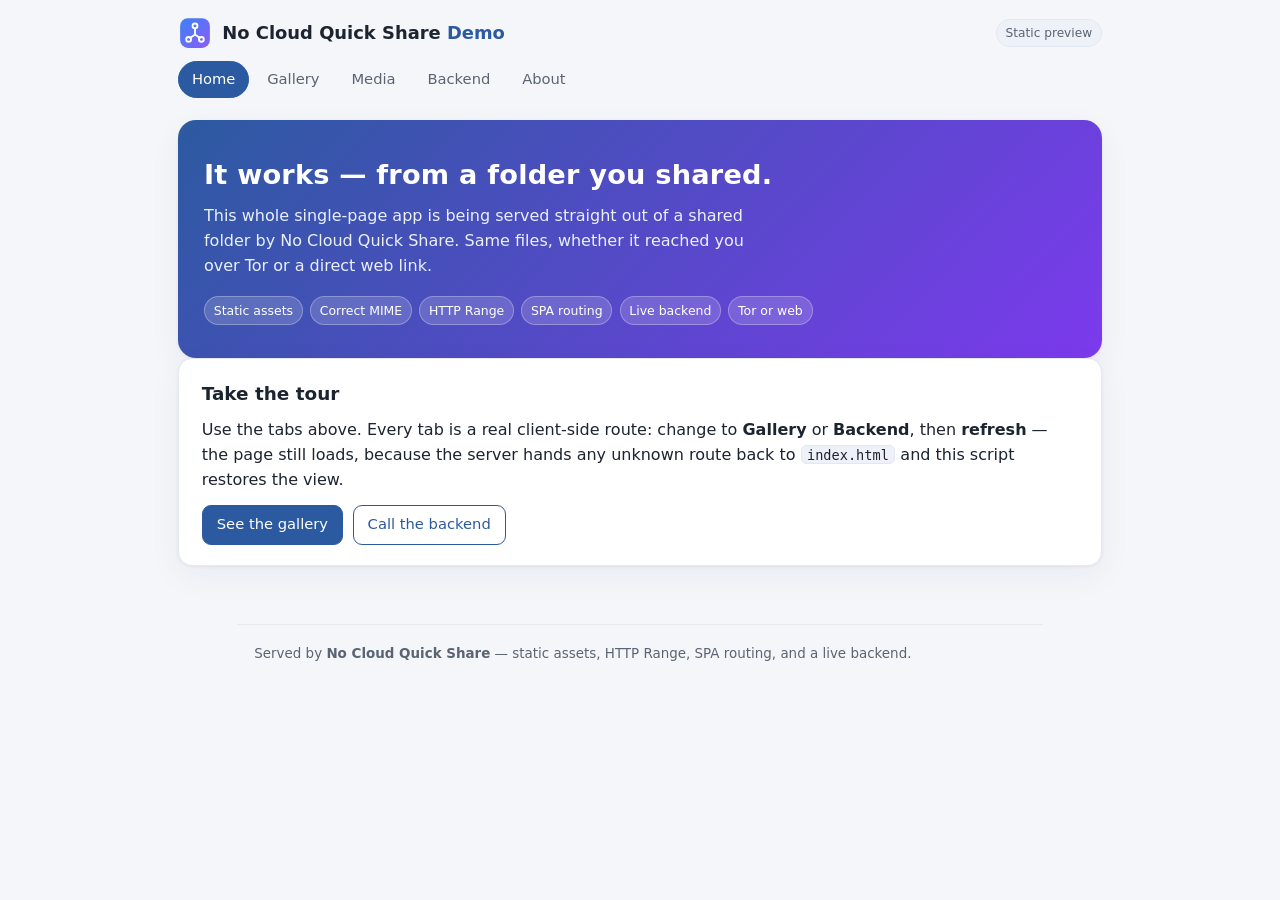
==== webapp/index.html @ 76fce9df "Add files via upload" ====
<!doctype html>
<html lang="en">
<head>
  <meta charset="utf-8">
  <meta name="viewport" content="width=device-width, initial-scale=1">
  <meta name="color-scheme" content="light dark">
  <meta name="theme-color" content="#3b82f6">
  <title>No Cloud Quick Share Web App Demo</title>
  <meta name="description" content="A single-page demo app served by No Cloud Quick Share over Tor or a direct web link.">
  <!-- All asset paths are RELATIVE, so the app works both at the root (over Tor) and
       under /<token>/ (over the direct web link) without any build step or <base>. -->
  <link rel="icon" href="assets/logo.svg">
  <link rel="manifest" href="site.webmanifest">
  <link rel="stylesheet" href="app.css">
</head>
<body>
  <header class="site">
    <a class="brand" data-route="" href="./">
      <img src="assets/logo.svg" width="34" height="34" alt="">
      <span>No Cloud Quick Share&nbsp;<b>Demo</b></span>
    </a>
    <span id="transport" class="badge" title="How this page reached your browser">detecting...</span>
  </header>
  <nav id="nav" class="nav" aria-label="Sections"></nav>
  <main id="view" class="view">
    <noscript><div class="card">This demo uses JavaScript for its client-side routing. The
      folder still serves as plain files without it.</div></noscript>
  </main>
  <footer class="site-ft">
    <span>Served by <b>No Cloud Quick Share</b> &mdash; static assets, HTTP Range, SPA routing, and a live backend.</span>
  </footer>
  <script src="app.js" defer></script>
</body>
</html>
---- webapp/app.css ----
/* No Cloud Quick Share Web App Demo - one self-contained stylesheet (no external fonts/assets,
   so it works offline, over Tor, and under a strict CSP). Light + dark via the
   prefers-color-scheme media query, driven by CSS custom properties. */
:root {
  --bg: #f4f6fa; --panel: #ffffff; --ink: #1c2430; --muted: #5b6472;
  --line: #e6e9f0; --accent: #2c5aa0; --accent2: #7c3aed;
  --chip: #eef2f8; --chip-line: #e2e8f2; --shadow: 0 1px 3px rgba(20,30,50,.06), 0 10px 34px rgba(20,30,50,.05);
  --code-bg: #0f172a; --code-ink: #e2e8f0; --ok: #15803d; --warn: #b45309;
}
@media (prefers-color-scheme: dark) {
  :root {
    --bg: #0e1116; --panel: #161a20; --ink: #dfe4ea; --muted: #99a2af;
    --line: #262c35; --accent: #7ea6e0; --accent2: #a78bfa;
    --chip: #20262f; --chip-line: #2b323c; --shadow: 0 1px 3px rgba(0,0,0,.3), 0 12px 38px rgba(0,0,0,.32);
    --code-bg: #0b0e13; --code-ink: #cdd6e4; --ok: #4ade80; --warn: #fbbf24;
  }
}
* { box-sizing: border-box; }
html { -webkit-text-size-adjust: 100%; }
body {
  margin: 0; font-family: system-ui, -apple-system, sans-serif; color: var(--ink);
  background: var(--bg); line-height: 1.55; -webkit-font-smoothing: antialiased;
}
a { color: var(--accent); text-decoration: none; }
a:hover { text-decoration: underline; }
b { font-weight: 650; }

/* header + nav */
.site {
  display: flex; align-items: center; gap: 1em; max-width: 60em; margin: 0 auto;
  padding: 1em 1.15em .4em;
}
.brand { display: flex; align-items: center; gap: .55em; color: inherit; font-size: 1.12em; font-weight: 600; }
.brand:hover { text-decoration: none; }
.brand b { color: var(--accent); font-weight: 700; }
.brand img { display: block; }
.badge {
  margin-left: auto; font-size: .76em; color: var(--muted); background: var(--chip);
  border: 1px solid var(--chip-line); padding: .28em .7em; border-radius: 999px; white-space: nowrap;
}
.badge.tor { color: #7c3aed; border-color: #c4b5fd; }
.badge.web { color: var(--accent); }
.nav {
  display: flex; flex-wrap: wrap; gap: .3em; max-width: 60em; margin: 0 auto;
  padding: .3em 1.15em 1em; position: sticky; top: 0; z-index: 5;
}
.nav a {
  font-size: .92em; color: var(--muted); padding: .4em .85em; border-radius: 999px;
  border: 1px solid transparent;
}
.nav a:hover { background: var(--chip); text-decoration: none; }
.nav a.on { color: #fff; background: var(--accent); border-color: var(--accent); }
@media (prefers-color-scheme: dark) { .nav a.on { color: #0e1116; } }

/* layout */
.view { max-width: 60em; margin: 0 auto; padding: .4em 1.15em 2.5em; }
.site-ft {
  max-width: 60em; margin: 0 auto; padding: 1.4em 1.3em 2.4em; color: var(--muted);
  font-size: .84em; border-top: 1px solid var(--line);
}
.card {
  background: var(--panel); border: 1px solid var(--line); border-radius: 14px;
  box-shadow: var(--shadow); padding: 1.3em 1.4em; margin: 0 0 1.1em;
}
.card h2 { margin: 0 0 .5em; font-size: 1.15em; }
.card p { margin: .5em 0; color: var(--ink); }
.muted { color: var(--muted); }

/* hero */
.hero {
  background: linear-gradient(135deg, var(--accent), var(--accent2)); color: #fff;
  border: 0; border-radius: 18px; padding: 2.1em 1.6em; box-shadow: var(--shadow);
}
.hero h1 { margin: 0 0 .3em; font-size: 1.7em; letter-spacing: .2px; }
.hero p { margin: .3em 0 0; color: #eaf0ff; max-width: 34em; }
.hero .pills { display: flex; flex-wrap: wrap; gap: .45em; margin-top: 1.1em; }
.hero .pill { font-size: .78em; background: rgba(255,255,255,.16); border: 1px solid rgba(255,255,255,.28);
  padding: .3em .7em; border-radius: 999px; }

/* buttons */
.btn {
  display: inline-flex; align-items: center; gap: .45em; cursor: pointer; font: inherit;
  font-size: .92em; color: #fff; background: var(--accent); border: 1px solid var(--accent);
  padding: .5em .95em; border-radius: 9px;
}
.btn:hover { filter: brightness(1.06); text-decoration: none; }
.btn.ghost { color: var(--accent); background: transparent; }

/* gallery */
.grid { display: grid; grid-template-columns: repeat(auto-fill, minmax(190px, 1fr)); gap: 1em; }
.tile {
  background: var(--panel); border: 1px solid var(--line); border-radius: 12px; overflow: hidden;
  box-shadow: var(--shadow);
}
.tile img { display: block; width: 100%; height: 130px; object-fit: cover; background: var(--chip); }
.tile .cap { padding: .55em .7em; }
.tile .cap b { display: block; font-size: .95em; }
.tile .cap span { font-size: .78em; color: var(--muted); }

/* media */
.media img { width: 100%; max-width: 100%; border-radius: 12px; border: 1px solid var(--line); display: block; }
audio { width: 100%; margin: .6em 0 .2em; }

/* feature list */
.feat { list-style: none; margin: .3em 0 0; padding: 0; display: grid; gap: .55em; }
.feat li { display: flex; gap: .6em; align-items: flex-start; }
.feat .dot { flex: 0 0 auto; width: 1.35em; height: 1.35em; border-radius: 50%; display: grid;
  place-items: center; font-size: .8em; color: #fff; background: var(--ok); margin-top: .05em; }
.feat .dot.q { background: var(--warn); }
.feat .k { font-weight: 600; }

/* code / json */
pre.code {
  background: var(--code-bg); color: var(--code-ink); border-radius: 11px; padding: 1em 1.1em;
  overflow-x: auto; font-family: ui-monospace, SFMono-Regular, Consolas, monospace; font-size: .84em;
  line-height: 1.5; margin: .6em 0 0;
}
kbd { background: var(--chip); border: 1px solid var(--chip-line); border-radius: 6px; padding: .05em .4em;
  font-family: ui-monospace, monospace; font-size: .85em; }
.row { display: flex; flex-wrap: wrap; gap: .6em; align-items: center; margin-top: .8em; }
.status { font-size: .88em; }
.status .ok { color: var(--ok); font-weight: 600; }
.status .no { color: var(--warn); font-weight: 600; }
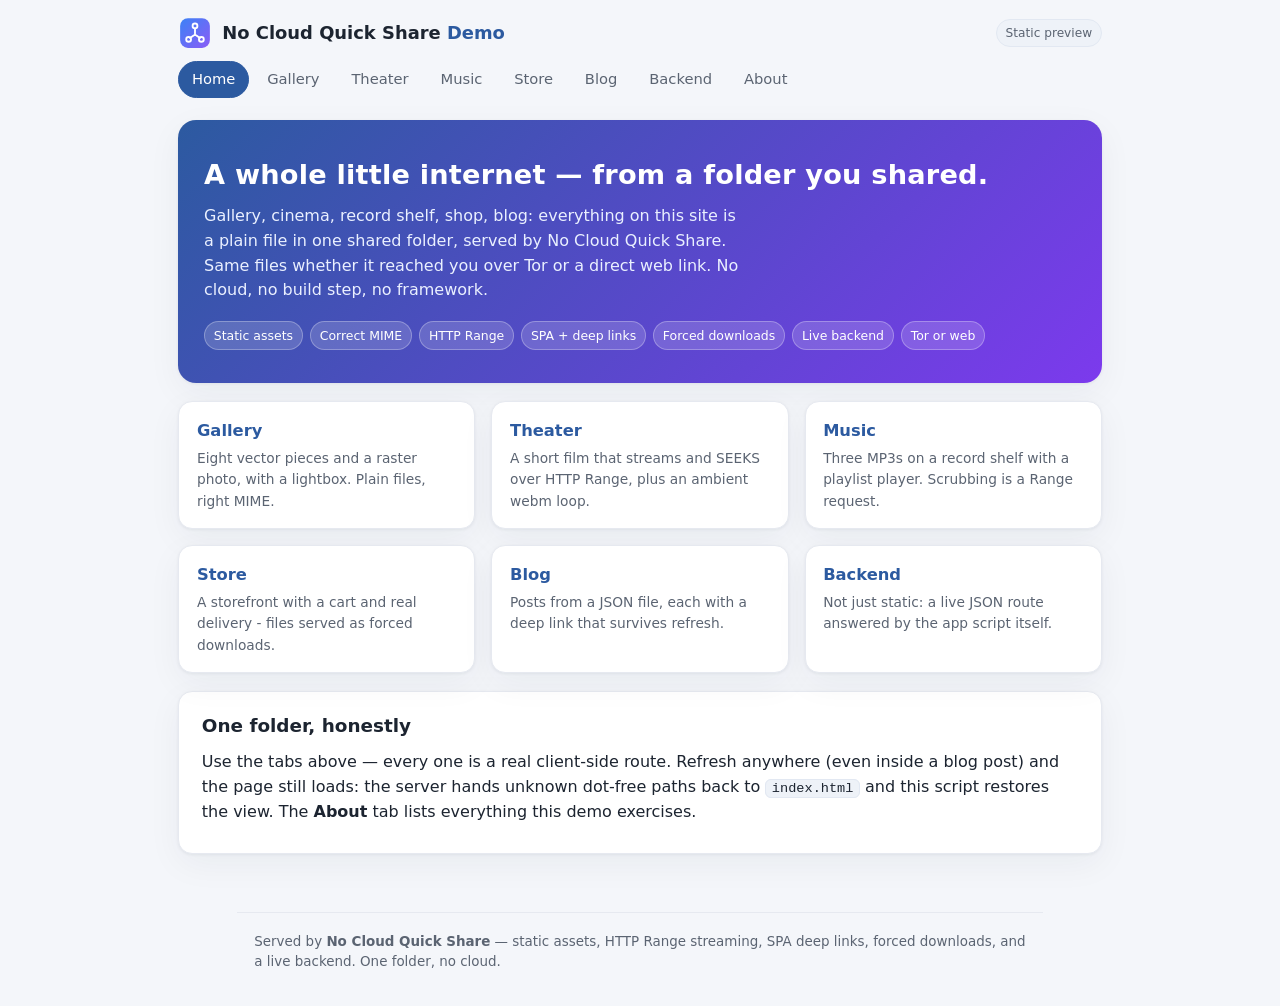
==== commit 5ca2b5b4: "Expand the webapp demo into a full self-hosting showcase Grow the bundled single-page demo from five" ====
--- a/webapp/index.html
+++ b/webapp/index.html
@@ -6,7 +6,7 @@
   <meta name="color-scheme" content="light dark">
   <meta name="theme-color" content="#3b82f6">
   <title>No Cloud Quick Share Web App Demo</title>
-  <meta name="description" content="A single-page demo app served by No Cloud Quick Share over Tor or a direct web link.">
+  <meta name="description" content="A gallery, cinema, record shelf, storefront, and blog - one single-page app served from a shared folder by No Cloud Quick Share over Tor or a direct web link.">
   <!-- All asset paths are RELATIVE, so the app works both at the root (over Tor) and
        under /<token>/ (over the direct web link) without any build step or <base>. -->
   <link rel="icon" href="assets/logo.svg">
@@ -27,7 +27,7 @@
       folder still serves as plain files without it.</div></noscript>
   </main>
   <footer class="site-ft">
-    <span>Served by <b>No Cloud Quick Share</b> &mdash; static assets, HTTP Range, SPA routing, and a live backend.</span>
+    <span>Served by <b>No Cloud Quick Share</b> &mdash; static assets, HTTP Range streaming, SPA deep links, forced downloads, and a live backend. One folder, no cloud.</span>
   </footer>
   <script src="app.js" defer></script>
 </body>
--- a/webapp/app.css
+++ b/webapp/app.css
@@ -97,9 +97,108 @@
 .tile .cap b { display: block; font-size: .95em; }
 .tile .cap span { font-size: .78em; color: var(--muted); }
 
-/* media */
-.media img { width: 100%; max-width: 100%; border-radius: 12px; border: 1px solid var(--line); display: block; }
+/* home destination cards */
+.spots { display: grid; grid-template-columns: repeat(auto-fill, minmax(230px, 1fr)); gap: 1em; margin: 1.1em 0; }
+.spot {
+  display: flex; flex-direction: column; gap: .3em; background: var(--panel); color: inherit;
+  border: 1px solid var(--line); border-radius: 14px; box-shadow: var(--shadow); padding: 1em 1.1em;
+  transition: transform .12s, border-color .12s;
+}
+.spot:hover { text-decoration: none; transform: translateY(-2px); border-color: var(--accent); }
+.spot b { color: var(--accent); font-size: 1.02em; }
+.spot span { font-size: .86em; color: var(--muted); }
+
+/* media (theater + music) */
+.media img, .media video { width: 100%; max-width: 100%; height: auto; border-radius: 12px; border: 1px solid var(--line); display: block; background: #000; }
 audio { width: 100%; margin: .6em 0 .2em; }
+.chapters { margin-top: .8em; }
+.chapters .btn { font-size: .84em; }
+
+/* music playlist */
+.tracks { list-style: none; margin: .8em 0 0; padding: 0; display: grid; gap: .4em; }
+.track {
+  display: flex; align-items: center; gap: .75em; padding: .55em .7em;
+  border: 1px solid var(--line); border-radius: 11px; background: var(--panel);
+}
+.track.on { border-color: var(--accent); background: var(--chip); }
+.tr-play {
+  flex: 0 0 auto; width: 2.1em; height: 2.1em; border-radius: 50%; cursor: pointer; font: inherit;
+  font-size: .9em; color: #fff; background: var(--accent); border: 1px solid var(--accent);
+  display: grid; place-items: center;
+}
+.tr-play:hover { filter: brightness(1.08); }
+.tr-name { flex: 1 1 auto; min-width: 0; display: flex; flex-direction: column; }
+.tr-name b { font-size: .95em; }
+.tr-name span { font-size: .78em; color: var(--muted); }
+.tr-len { flex: 0 0 auto; color: var(--muted); font-size: .84em; font-variant-numeric: tabular-nums; }
+.tr-links a { font-size: .84em; }
+
+/* gallery lightbox */
+.lightbox {
+  position: fixed; inset: 0; z-index: 50; background: rgba(8, 12, 24, .82);
+  display: grid; place-items: center; padding: 1.2em;
+}
+.lb-frame { position: relative; max-width: min(56em, 94vw); width: 100%; }
+.lb-frame img {
+  display: block; width: 100%; max-height: 76vh; object-fit: contain;
+  border-radius: 12px; background: var(--chip);
+}
+.lb-bar {
+  display: flex; flex-wrap: wrap; gap: .6em; align-items: center; justify-content: space-between;
+  color: #e6ebf5; font-size: .9em; padding: .6em .2em 0;
+}
+.lb-bar .lb-links { display: flex; gap: 1em; }
+.lb-bar a { color: #9ec2f0; }
+.lb-x, .lb-nav {
+  position: absolute; cursor: pointer; font: inherit; color: #fff; border: 0; border-radius: 50%;
+  background: rgba(8, 12, 24, .55); width: 2.2em; height: 2.2em; display: grid; place-items: center;
+}
+.lb-x { top: .5em; right: .5em; }
+.lb-nav { top: 50%; transform: translateY(-50%); font-size: 1.3em; }
+.lb-prev { left: .4em; }
+.lb-next { right: .4em; }
+.lb-x:hover, .lb-nav:hover { background: rgba(8, 12, 24, .8); }
+.tile[data-lightbox] { cursor: zoom-in; }
+.tile[data-lightbox]:focus-visible { outline: 2px solid var(--accent); outline-offset: 2px; }
+
+/* store */
+.cartbar {
+  display: flex; flex-wrap: wrap; gap: .7em; align-items: center; margin: .9em 0 1em;
+  padding: .6em .8em; border: 1px dashed var(--chip-line); border-radius: 11px; font-size: .92em;
+}
+.shopgrid { grid-template-columns: repeat(auto-fill, minmax(215px, 1fr)); }
+.prod .cap { display: flex; flex-direction: column; gap: .45em; padding: .65em .75em .8em; }
+.prod .cap span { font-size: .8em; color: var(--muted); }
+.prodmeta { display: flex; align-items: center; justify-content: space-between; gap: .5em; }
+.prodmeta .chip {
+  font-size: .72em; color: var(--muted); background: var(--chip); border: 1px solid var(--chip-line);
+  padding: .16em .55em; border-radius: 999px; white-space: nowrap;
+}
+.prodmeta .price { font-weight: 700; color: var(--accent); font-size: .95em; }
+.prod .btn { justify-content: center; }
+ul.order { list-style: none; margin: .8em 0; padding: 0; display: grid; gap: .5em; }
+ul.order li {
+  display: flex; align-items: center; gap: .8em; justify-content: space-between;
+  border: 1px solid var(--line); border-radius: 11px; padding: .6em .8em;
+}
+ul.order .oi { min-width: 0; }
+
+/* blog */
+.postcard {
+  display: flex; flex-direction: column; gap: .25em; color: inherit; padding: .85em .95em;
+  border: 1px solid var(--line); border-radius: 12px; margin-top: .7em; background: var(--panel);
+  transition: border-color .12s;
+}
+.postcard:hover { text-decoration: none; border-color: var(--accent); }
+.postcard b { color: var(--accent); }
+.postcard span { font-size: .88em; }
+.postmeta { font-size: .8em; }
+.post h2 { margin: .2em 0 .1em; font-size: 1.3em; }
+.post h3 { margin: 1.1em 0 .3em; font-size: 1.05em; }
+.post p { margin: .55em 0; }
+.post-ul { margin: .5em 0; padding-left: 1.3em; }
+.post-ul li { margin: .3em 0; }
+.postnav { margin-top: 1.2em; }
 
 /* feature list */
 .feat { list-style: none; margin: .3em 0 0; padding: 0; display: grid; gap: .55em; }
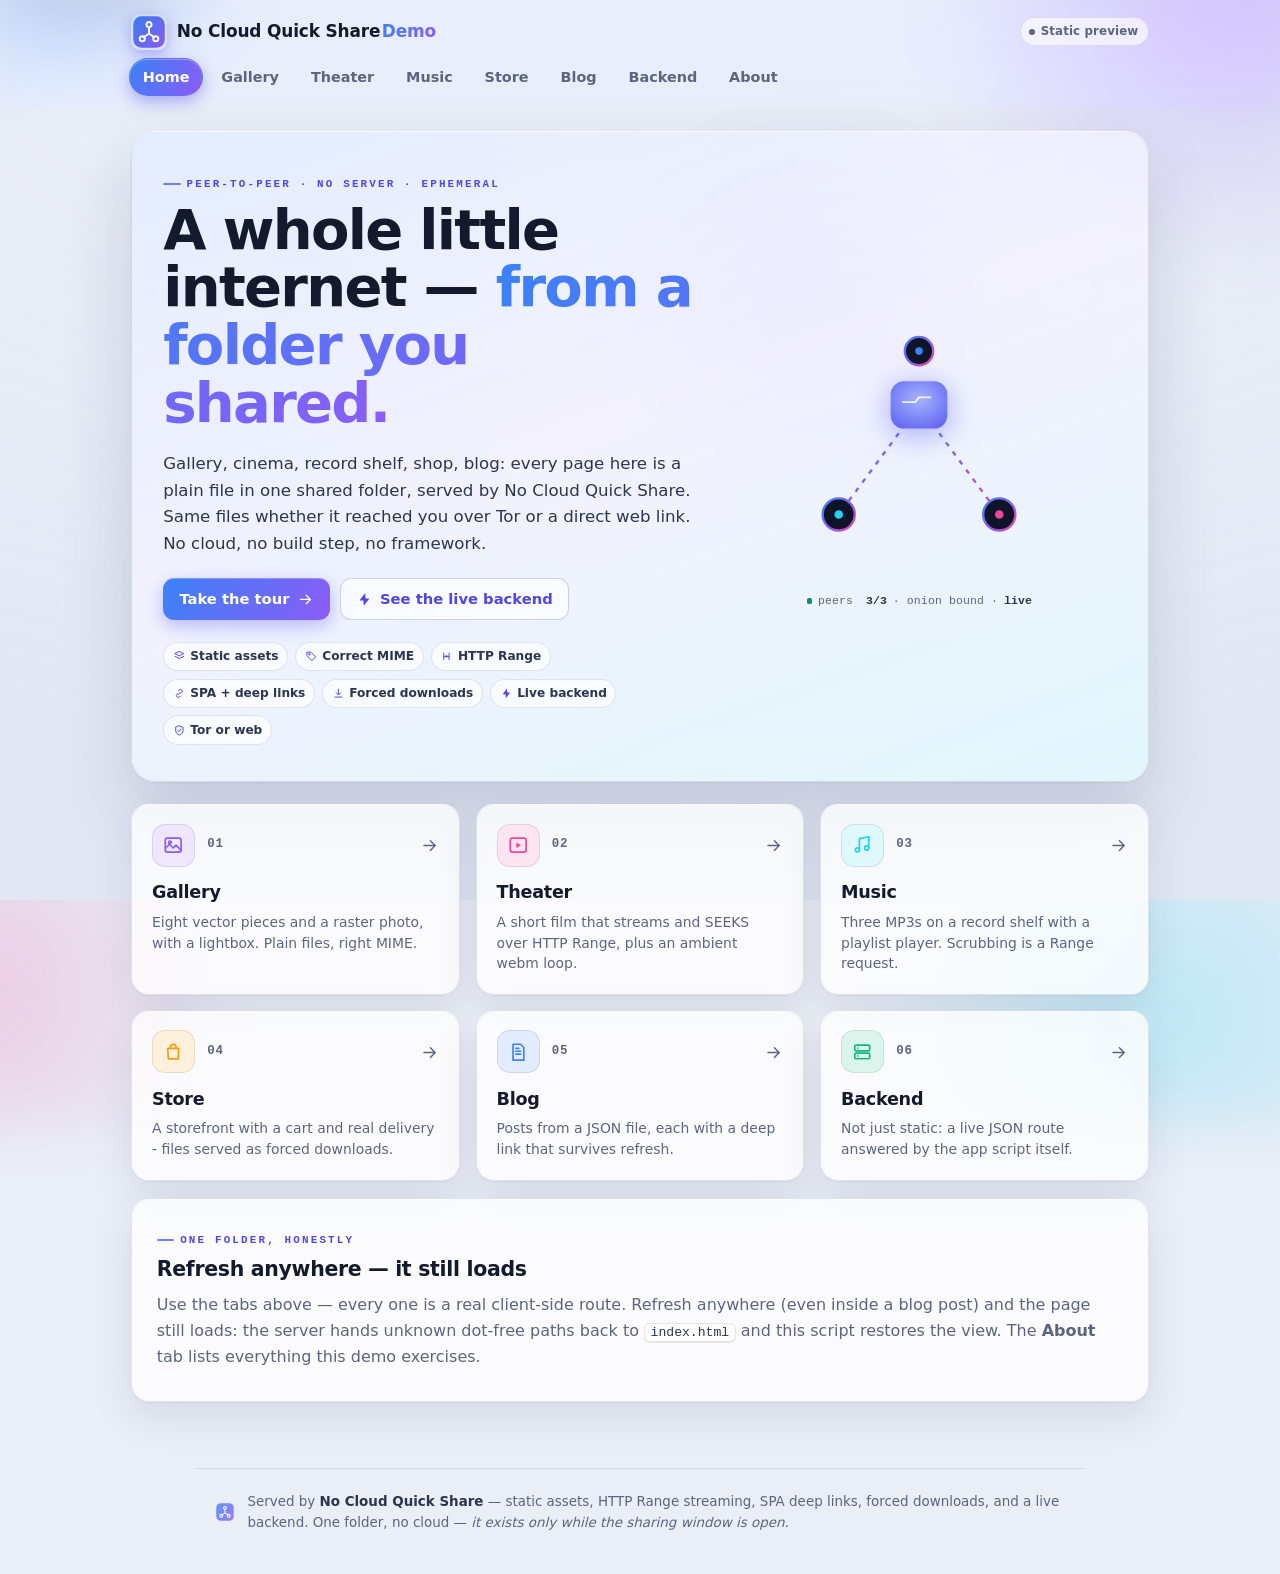
==== commit 8808c995: "webapp: modern "Aurora Vault" UI/UX redesign of the demo Reimagine the bundled web-app demo as a pre" ====
--- a/webapp/index.html
+++ b/webapp/index.html
@@ -4,30 +4,53 @@
   <meta charset="utf-8">
   <meta name="viewport" content="width=device-width, initial-scale=1">
   <meta name="color-scheme" content="light dark">
-  <meta name="theme-color" content="#3b82f6">
+  <meta name="theme-color" content="#3b82f6" media="(prefers-color-scheme: light)">
+  <meta name="theme-color" content="#0a0e1a" media="(prefers-color-scheme: dark)">
   <title>No Cloud Quick Share Web App Demo</title>
   <meta name="description" content="A gallery, cinema, record shelf, storefront, and blog - one single-page app served from a shared folder by No Cloud Quick Share over Tor or a direct web link.">
   <!-- All asset paths are RELATIVE, so the app works both at the root (over Tor) and
-       under /<token>/ (over the direct web link) without any build step or <base>. -->
+       under /<token>/ (over the direct web link) without any build step or <base>. Every
+       style lives in app.css and every behavior in app.js: no inline <style>, <script>,
+       style= attribute or data: URI, so the exact same folder runs unchanged under a
+       strict CSP (default-src 'self') and offline over a Tor .onion. -->
   <link rel="icon" href="assets/logo.svg">
   <link rel="manifest" href="site.webmanifest">
   <link rel="stylesheet" href="app.css">
 </head>
 <body>
-  <header class="site">
-    <a class="brand" data-route="" href="./">
-      <img src="assets/logo.svg" width="34" height="34" alt="">
-      <span>No Cloud Quick Share&nbsp;<b>Demo</b></span>
-    </a>
-    <span id="transport" class="badge" title="How this page reached your browser">detecting...</span>
-  </header>
-  <nav id="nav" class="nav" aria-label="Sections"></nav>
-  <main id="view" class="view">
-    <noscript><div class="card">This demo uses JavaScript for its client-side routing. The
-      folder still serves as plain files without it.</div></noscript>
+  <!-- Decorative, behind everything: a living blue->violet->cyan aurora field painted
+       purely with CSS radial gradients (no images), plus a faint mesh to kill banding.
+       It is the light source the frosted-glass UI is lit by; frozen under reduced-motion. -->
+  <div class="aurora" aria-hidden="true"></div>
+  <div class="mesh" aria-hidden="true"></div>
+
+  <a class="skip" href="#view">Skip to content</a>
+
+  <div class="chrome" id="chrome">
+    <header class="site">
+      <a class="brand" data-route="" href="./" aria-label="No Cloud Quick Share Demo - home">
+        <img src="assets/logo.svg" width="36" height="36" alt="">
+        <span class="brand-name">No&nbsp;Cloud Quick&nbsp;Share<b>&#8202;Demo</b></span>
+      </a>
+      <span id="transport" class="badge" title="How this page reached your browser">
+        <span class="dot"></span><span class="badge-txt">detecting&hellip;</span>
+      </span>
+    </header>
+    <nav id="nav" class="nav" aria-label="Sections"></nav>
+  </div>
+
+  <main id="view" class="view" tabindex="-1">
+    <noscript><div class="card"><p>This demo uses JavaScript for its client-side routing. The
+      folder still serves as plain files without it.</p></div></noscript>
   </main>
+
   <footer class="site-ft">
-    <span>Served by <b>No Cloud Quick Share</b> &mdash; static assets, HTTP Range streaming, SPA deep links, forced downloads, and a live backend. One folder, no cloud.</span>
+    <span class="ft-mark" aria-hidden="true">
+      <img src="assets/logo.svg" width="20" height="20" alt="">
+    </span>
+    <span>Served by <b>No Cloud Quick Share</b> &mdash; static assets, HTTP Range streaming, SPA
+      deep links, forced downloads, and a live backend. One folder, no cloud &mdash;
+      <i>it exists only while the sharing window is open.</i></span>
   </footer>
   <script src="app.js" defer></script>
 </body>
--- a/webapp/app.css
+++ b/webapp/app.css
@@ -1,222 +1,643 @@
-/* No Cloud Quick Share Web App Demo - one self-contained stylesheet (no external fonts/assets,
-   so it works offline, over Tor, and under a strict CSP). Light + dark via the
-   prefers-color-scheme media query, driven by CSS custom properties. */
+/* No Cloud Quick Share Web App Demo - one self-contained stylesheet.
+ *
+ * Design system: "Aurora Vault" - frosted glass surfaces floating above a living
+ * blue->violet->cyan aurora, disciplined with editorial structure (mono kicker
+ * eyebrows, rationed gradient, numbered cards, tabular figures) and lit by the
+ * brand's own logo gradient. Everything here is CSS-only: gradients, backdrop-filter,
+ * @keyframes and inline-SVG hooks - NO external fonts, NO CDN, NO data: URIs, NO images.
+ * That is what lets the exact same folder run offline, over a Tor .onion, and under a
+ * strict CSP (default-src 'self'). Light + dark ride prefers-color-scheme off one set
+ * of custom properties; every motion is gated by prefers-reduced-motion at the bottom.
+ */
+
+/* ------------------------------------------------------------------ design tokens */
 :root {
-  --bg: #f4f6fa; --panel: #ffffff; --ink: #1c2430; --muted: #5b6472;
-  --line: #e6e9f0; --accent: #2c5aa0; --accent2: #7c3aed;
-  --chip: #eef2f8; --chip-line: #e2e8f2; --shadow: 0 1px 3px rgba(20,30,50,.06), 0 10px 34px rgba(20,30,50,.05);
-  --code-bg: #0f172a; --code-ink: #e2e8f0; --ok: #15803d; --warn: #b45309;
+  /* neutrals - light */
+  --bg: #eaeef7; --bg-deep: #e2e7f4;
+  --ink: #141a2e; --ink-soft: #2c3550; --muted: #5c6480;
+  --panel: rgba(255, 255, 255, .78); --panel-solid: #ffffff;
+  --hair: rgba(20, 28, 54, .10); --hair-strong: rgba(20, 28, 54, .18);
+  --highlight: rgba(255, 255, 255, .85);
+  --chip: rgba(255, 255, 255, .62);
+
+  /* brand accents (stable across themes) */
+  --blue: #3b82f6; --violet: #8b5cf6; --cyan: #22d3ee; --pink: #ec4899;
+  --amber: #f59e0b; --green: #10b981;
+  --grad: linear-gradient(120deg, #3b82f6, #8b5cf6);
+  --grad-tri: linear-gradient(115deg, #3b82f6 0%, #8b5cf6 48%, #ec4899 100%);
+  --accent: #4f46e5;             /* links + focus text in light */
+  --focus: #3b82f6;              /* focus ring */
+  --live: #059669;               /* the "live / ephemeral" signal color */
+
+  /* code surface (deep navy even in light mode - matches the artwork) */
+  --code-bg: rgba(10, 15, 30, .92); --code-ink: #d7e0f5; --code-dim: rgba(255,255,255,.07);
+
+  /* material */
+  --r: 18px; --r-sm: 12px; --r-lg: 24px;
+  --glass: blur(18px) saturate(1.5);
+  --shadow: 0 1px 2px rgba(20,28,54,.05), 0 14px 40px rgba(30,40,80,.10);
+  --shadow-lg: 0 1px 2px rgba(20,28,54,.06), 0 30px 70px rgba(30,40,80,.16);
+  --t: 240ms cubic-bezier(.2, .8, .2, 1);
+  --t-press: 110ms cubic-bezier(.2, .8, .2, 1);
+  --maxw: 66em;
+  --aurora-op: .55;
 }
 @media (prefers-color-scheme: dark) {
   :root {
-    --bg: #0e1116; --panel: #161a20; --ink: #dfe4ea; --muted: #99a2af;
-    --line: #262c35; --accent: #7ea6e0; --accent2: #a78bfa;
-    --chip: #20262f; --chip-line: #2b323c; --shadow: 0 1px 3px rgba(0,0,0,.3), 0 12px 38px rgba(0,0,0,.32);
-    --code-bg: #0b0e13; --code-ink: #cdd6e4; --ok: #4ade80; --warn: #fbbf24;
+    --bg: #070b16; --bg-deep: #04060d;
+    --ink: #e9eefb; --ink-soft: #c3ccea; --muted: #949dbb;
+    --panel: rgba(22, 28, 48, .68); --panel-solid: #141a2e;
+    --hair: rgba(255, 255, 255, .09); --hair-strong: rgba(255, 255, 255, .18);
+    --highlight: rgba(255, 255, 255, .10);
+    --chip: rgba(255, 255, 255, .05);
+    --accent: #a5b4fc; --focus: #6ea8fe; --live: #34d399;
+    --code-bg: rgba(4, 8, 18, .8); --code-ink: #d0dbf5; --code-dim: rgba(255,255,255,.06);
+    --shadow: 0 1px 2px rgba(0,0,0,.4), 0 18px 46px rgba(0,0,0,.45);
+    --shadow-lg: 0 1px 2px rgba(0,0,0,.5), 0 34px 80px rgba(0,0,0,.6);
+    --aurora-op: .85;
   }
 }
+
 * { box-sizing: border-box; }
-html { -webkit-text-size-adjust: 100%; }
+html { -webkit-text-size-adjust: 100%; scroll-behavior: smooth; }
 body {
-  margin: 0; font-family: system-ui, -apple-system, sans-serif; color: var(--ink);
-  background: var(--bg); line-height: 1.55; -webkit-font-smoothing: antialiased;
+  margin: 0; min-height: 100vh;
+  font-family: system-ui, -apple-system, "Segoe UI", Roboto, Helvetica, Arial, sans-serif;
+  color: var(--ink); background: var(--bg); line-height: 1.6;
+  -webkit-font-smoothing: antialiased; text-rendering: optimizeLegibility;
+  overflow-x: hidden;
 }
 a { color: var(--accent); text-decoration: none; }
-a:hover { text-decoration: underline; }
-b { font-weight: 650; }
-
-/* header + nav */
+a:hover { text-decoration: underline; text-underline-offset: 3px; }
+b, strong { font-weight: 680; }
+img { max-width: 100%; }
+:focus-visible { outline: 2px solid var(--focus); outline-offset: 3px; border-radius: 4px; }
+::selection { background: rgba(139, 92, 246, .28); }
+
+.mono, kbd, pre, code, .tnum { font-variant-numeric: tabular-nums; }
+.mono { font-family: ui-monospace, SFMono-Regular, "SF Mono", Menlo, Consolas, "Liberation Mono", monospace; }
+.muted { color: var(--muted); }
+
+/* skip link */
+.skip {
+  position: fixed; top: -60px; left: 12px; z-index: 100; background: var(--panel-solid);
+  color: var(--ink); padding: .6em 1em; border-radius: 10px; box-shadow: var(--shadow-lg);
+  transition: top var(--t);
+}
+.skip:focus { top: 12px; text-decoration: none; }
+
+/* ------------------------------------------------------------------ aurora field */
+.aurora {
+  position: fixed; inset: -25vh -15vw; z-index: -2; pointer-events: none;
+  opacity: var(--aurora-op); filter: blur(28px); will-change: transform;
+  background:
+    radial-gradient(34vw 34vw at 14% 6%,  rgba(59, 130, 246, .55), transparent 60%),
+    radial-gradient(40vw 40vw at 86% 14%, rgba(139, 92, 246, .55), transparent 62%),
+    radial-gradient(38vw 38vw at 82% 92%, rgba(34, 211, 238, .40), transparent 60%),
+    radial-gradient(34vw 34vw at 10% 90%, rgba(236, 72, 153, .38), transparent 60%);
+  animation: aurora-drift 30s ease-in-out infinite alternate;
+}
+.aurora::before {
+  content: ""; position: absolute; inset: 0;
+  background:
+    radial-gradient(26vw 26vw at 60% 40%, rgba(99, 102, 241, .38), transparent 60%),
+    radial-gradient(30vw 30vw at 30% 60%, rgba(34, 211, 238, .30), transparent 62%);
+  animation: aurora-drift 38s ease-in-out infinite alternate-reverse;
+}
+.mesh {
+  position: fixed; inset: 0; z-index: -1; pointer-events: none;
+  background: radial-gradient(130% 100% at 50% -10%, transparent 42%, var(--bg-deep) 100%);
+}
+@keyframes aurora-drift {
+  0%   { transform: translate3d(0, 0, 0) scale(1) rotate(0deg); }
+  50%  { transform: translate3d(-3%, 2%, 0) scale(1.12) rotate(3deg); }
+  100% { transform: translate3d(2%, -2%, 0) scale(1.06) rotate(-2deg); }
+}
+
+/* ------------------------------------------------------------------ chrome: header + nav */
+.chrome {
+  position: sticky; top: 0; z-index: 20;
+  backdrop-filter: var(--glass); -webkit-backdrop-filter: var(--glass);
+  border-bottom: 1px solid transparent; transition: border-color var(--t), background var(--t), box-shadow var(--t);
+}
+.chrome.scrolled {
+  background: color-mix(in srgb, var(--bg) 62%, transparent);
+  border-bottom-color: var(--hair); box-shadow: 0 10px 30px rgba(10, 16, 40, .10);
+}
+@supports not (background: color-mix(in srgb, red, blue)) {
+  .chrome.scrolled { background: var(--panel); }
+}
 .site {
-  display: flex; align-items: center; gap: 1em; max-width: 60em; margin: 0 auto;
-  padding: 1em 1.15em .4em;
-}
-.brand { display: flex; align-items: center; gap: .55em; color: inherit; font-size: 1.12em; font-weight: 600; }
+  display: flex; align-items: center; gap: 1em; max-width: var(--maxw); margin: 0 auto;
+  padding: .85em 1.2em .35em;
+}
+.brand { display: flex; align-items: center; gap: .6em; color: inherit; font-weight: 700; letter-spacing: -.01em; }
 .brand:hover { text-decoration: none; }
-.brand b { color: var(--accent); font-weight: 700; }
-.brand img { display: block; }
+.brand img { display: block; border-radius: 9px; box-shadow: 0 4px 14px rgba(79, 70, 229, .35); }
+.brand-name { font-size: 1.06em; }
+.brand-name b { background: var(--grad); -webkit-background-clip: text; background-clip: text; color: transparent; font-weight: 800; }
+
+/* transport badge with a live dot */
 .badge {
-  margin-left: auto; font-size: .76em; color: var(--muted); background: var(--chip);
-  border: 1px solid var(--chip-line); padding: .28em .7em; border-radius: 999px; white-space: nowrap;
-}
-.badge.tor { color: #7c3aed; border-color: #c4b5fd; }
-.badge.web { color: var(--accent); }
+  margin-left: auto; display: inline-flex; align-items: center; gap: .5em;
+  font-size: .74em; font-weight: 600; letter-spacing: .01em; color: var(--muted);
+  background: var(--chip); border: 1px solid var(--hair); padding: .34em .8em .34em .7em;
+  border-radius: 999px; white-space: nowrap;
+}
+.badge .dot {
+  width: .5em; height: .5em; border-radius: 50%; background: var(--muted); flex: 0 0 auto;
+  position: relative;
+}
+.badge.tor { color: var(--violet); border-color: rgba(139, 92, 246, .4); }
+.badge.tor .dot { background: var(--violet); }
+.badge.web { color: var(--accent); border-color: rgba(79, 70, 229, .35); }
+.badge.web .dot { background: var(--live); }
+.badge.live .dot::after {
+  content: ""; position: absolute; inset: 0; border-radius: 50%;
+  background: inherit; animation: live-pulse 2s ease-out infinite;
+}
+@keyframes live-pulse {
+  0%   { transform: scale(1); opacity: .6; }
+  100% { transform: scale(3.4); opacity: 0; }
+}
+
 .nav {
-  display: flex; flex-wrap: wrap; gap: .3em; max-width: 60em; margin: 0 auto;
-  padding: .3em 1.15em 1em; position: sticky; top: 0; z-index: 5;
+  display: flex; flex-wrap: wrap; gap: .25em; max-width: var(--maxw); margin: 0 auto;
+  padding: .2em 1.05em .7em;
 }
 .nav a {
-  font-size: .92em; color: var(--muted); padding: .4em .85em; border-radius: 999px;
-  border: 1px solid transparent;
-}
-.nav a:hover { background: var(--chip); text-decoration: none; }
-.nav a.on { color: #fff; background: var(--accent); border-color: var(--accent); }
-@media (prefers-color-scheme: dark) { .nav a.on { color: #0e1116; } }
-
-/* layout */
-.view { max-width: 60em; margin: 0 auto; padding: .4em 1.15em 2.5em; }
+  position: relative; font-size: .9em; font-weight: 550; color: var(--muted);
+  padding: .44em .9em; border-radius: 999px; border: 1px solid transparent;
+  transition: color var(--t), background var(--t), transform var(--t-press);
+}
+.nav a:hover { background: var(--chip); color: var(--ink); text-decoration: none; }
+.nav a:active { transform: scale(.96); }
+.nav a.on {
+  color: #fff; background: var(--grad);
+  box-shadow: 0 6px 16px rgba(79, 70, 229, .4), inset 0 1px 0 rgba(255, 255, 255, .3);
+}
+@media (prefers-color-scheme: dark) { .nav a.on { color: #fff; } }
+
+/* ------------------------------------------------------------------ layout */
+.view { max-width: var(--maxw); margin: 0 auto; padding: 1.4em 1.2em 3em; }
+.view > * { animation: rise .5s var(--t) both; }
+.view > *:nth-child(2) { animation-delay: .05s; }
+.view > *:nth-child(3) { animation-delay: .10s; }
+.view > *:nth-child(4) { animation-delay: .15s; }
+.view > *:nth-child(5) { animation-delay: .18s; }
+@keyframes rise { from { opacity: 0; transform: translateY(14px); } to { opacity: 1; transform: none; } }
+
 .site-ft {
-  max-width: 60em; margin: 0 auto; padding: 1.4em 1.3em 2.4em; color: var(--muted);
-  font-size: .84em; border-top: 1px solid var(--line);
-}
+  display: flex; align-items: center; gap: .9em; max-width: var(--maxw); margin: 0 auto;
+  padding: 1.6em 1.4em 3em; color: var(--muted); font-size: .84em;
+  border-top: 1px solid var(--hair);
+}
+.site-ft b { color: var(--ink-soft); }
+.ft-mark { flex: 0 0 auto; opacity: .8; }
+.ft-mark img { display: block; border-radius: 6px; }
+
+/* kicker eyebrow - the editorial connective tissue */
+.kicker {
+  display: inline-flex; align-items: center; gap: .55em;
+  font-family: ui-monospace, SFMono-Regular, Menlo, Consolas, monospace;
+  font-size: .68rem; font-weight: 600; letter-spacing: .2em; text-transform: uppercase;
+  color: var(--accent); margin: 0 0 .7em;
+}
+.kicker::before {
+  content: ""; width: 1.6em; height: 2px; border-radius: 2px; background: var(--grad); opacity: .9;
+}
+
+/* ------------------------------------------------------------------ cards / glass */
 .card {
-  background: var(--panel); border: 1px solid var(--line); border-radius: 14px;
-  box-shadow: var(--shadow); padding: 1.3em 1.4em; margin: 0 0 1.1em;
-}
-.card h2 { margin: 0 0 .5em; font-size: 1.15em; }
-.card p { margin: .5em 0; color: var(--ink); }
-.muted { color: var(--muted); }
-
-/* hero */
+  position: relative; background: var(--panel);
+  border-radius: var(--r);
+  box-shadow: inset 0 1px 0 var(--highlight), inset 0 0 0 1px var(--hair), var(--shadow);
+  padding: 1.5em 1.6em; margin: 0 0 1.15em;
+}
+.card h2 {
+  margin: 0 0 .55em; font-size: 1.28em; font-weight: 720; letter-spacing: -.015em; line-height: 1.2;
+}
+.card h2 i { color: var(--accent); font-style: italic; }
+.card > p { margin: .55em 0; color: var(--ink-soft); }
+.card > p.muted { color: var(--muted); }
+
+/* ------------------------------------------------------------------ buttons */
+.btn {
+  display: inline-flex; align-items: center; justify-content: center; gap: .5em; cursor: pointer;
+  font: inherit; font-size: .92em; font-weight: 600; color: #fff; border: 0;
+  background: var(--grad); padding: .62em 1.1em; border-radius: 11px;
+  box-shadow: 0 6px 18px rgba(79, 70, 229, .34), inset 0 1px 0 rgba(255, 255, 255, .28);
+  transition: transform var(--t-press), box-shadow var(--t), filter var(--t);
+}
+.btn:hover { transform: translateY(-2px); filter: brightness(1.06); text-decoration: none;
+  box-shadow: 0 12px 28px rgba(79, 70, 229, .46), inset 0 1px 0 rgba(255, 255, 255, .3); }
+.btn:active { transform: translateY(0) scale(.98); box-shadow: 0 3px 10px rgba(79, 70, 229, .3); }
+.btn .ic { width: 1.15em; height: 1.15em; }
+.btn.ghost {
+  color: var(--accent); background: var(--chip);
+  box-shadow: inset 0 0 0 1px var(--hair-strong);
+}
+.btn.ghost:hover { color: var(--ink); filter: none; box-shadow: inset 0 0 0 1px var(--accent); background: var(--panel); }
+.btn.ghost:active { transform: translateY(1px) scale(.99); }
+
+.row { display: flex; flex-wrap: wrap; gap: .6em; align-items: center; margin-top: .9em; }
+kbd {
+  font-family: ui-monospace, SFMono-Regular, Menlo, Consolas, monospace; font-size: .82em;
+  background: var(--chip); border: 1px solid var(--hair); border-bottom-width: 2px;
+  border-radius: 6px; padding: .06em .42em; color: var(--ink-soft);
+}
+
+/* ------------------------------------------------------------------ hero */
 .hero {
-  background: linear-gradient(135deg, var(--accent), var(--accent2)); color: #fff;
-  border: 0; border-radius: 18px; padding: 2.1em 1.6em; box-shadow: var(--shadow);
-}
-.hero h1 { margin: 0 0 .3em; font-size: 1.7em; letter-spacing: .2px; }
-.hero p { margin: .3em 0 0; color: #eaf0ff; max-width: 34em; }
-.hero .pills { display: flex; flex-wrap: wrap; gap: .45em; margin-top: 1.1em; }
-.hero .pill { font-size: .78em; background: rgba(255,255,255,.16); border: 1px solid rgba(255,255,255,.28);
-  padding: .3em .7em; border-radius: 999px; }
-
-/* buttons */
-.btn {
-  display: inline-flex; align-items: center; gap: .45em; cursor: pointer; font: inherit;
-  font-size: .92em; color: #fff; background: var(--accent); border: 1px solid var(--accent);
-  padding: .5em .95em; border-radius: 9px;
-}
-.btn:hover { filter: brightness(1.06); text-decoration: none; }
-.btn.ghost { color: var(--accent); background: transparent; }
-
-/* gallery */
-.grid { display: grid; grid-template-columns: repeat(auto-fill, minmax(190px, 1fr)); gap: 1em; }
+  position: relative; overflow: hidden; border-radius: var(--r-lg);
+  background:
+    linear-gradient(160deg, rgba(59,130,246,.12), rgba(139,92,246,.06) 45%, rgba(34,211,238,.10)),
+    var(--panel);
+  backdrop-filter: var(--glass); -webkit-backdrop-filter: var(--glass);
+  box-shadow: inset 0 1px 0 var(--highlight), inset 0 0 0 1px var(--hair), var(--shadow-lg);
+  padding: 2.3em 2em; margin-bottom: 1.4em;
+}
+.hero-grid { display: grid; grid-template-columns: 1.15fr .85fr; gap: 1.5em; align-items: center; }
+.hero h1 {
+  margin: 0 0 .35em; font-size: clamp(2.05rem, 5.2vw, 3.5rem); font-weight: 820;
+  letter-spacing: -.03em; line-height: 1.03;
+}
+.hero h1 .grad {
+  background: var(--grad-tri); -webkit-background-clip: text; background-clip: text; color: transparent;
+  background-size: 220% auto; animation: shimmer 7s linear infinite;
+}
+@keyframes shimmer { to { background-position: 220% center; } }
+.hero p { margin: .4em 0 0; color: var(--ink-soft); max-width: 34em; font-size: 1.04em; }
+.hero .btn-row { display: flex; flex-wrap: wrap; gap: .6em; margin-top: 1.3em; }
+.pills { display: flex; flex-wrap: wrap; gap: .45em; margin-top: 1.35em; }
+.pill {
+  display: inline-flex; align-items: center; gap: .4em; font-size: .76em; font-weight: 550;
+  color: var(--ink-soft); background: var(--chip); border: 1px solid var(--hair);
+  padding: .34em .7em; border-radius: 999px;
+}
+.pill .ic { width: 1.05em; height: 1.05em; color: var(--accent); }
+
+/* hero art: the inline-SVG node bloom + a wry mono "console" status line */
+.hero-art { display: grid; place-items: center; gap: .4em; }
+.hero-status {
+  display: inline-flex; align-items: center; gap: .5em; font-size: .72rem;
+  font-family: ui-monospace, SFMono-Regular, Menlo, Consolas, monospace; color: var(--muted);
+  letter-spacing: .01em; white-space: nowrap;
+}
+.hero-status .dot { width: .5em; height: .5em; border-radius: 50%; background: var(--live); position: relative; flex: 0 0 auto; }
+.hero-status .dot::after { content: ""; position: absolute; inset: 0; border-radius: 50%; background: var(--live); animation: live-pulse 2.4s ease-out infinite; }
+.hero-status b { color: var(--ink-soft); font-weight: 600; }
+.qs-net { width: 100%; max-width: 340px; height: auto; overflow: visible; }
+.qs-net .core { filter: drop-shadow(0 6px 16px rgba(99, 102, 241, .55)); }
+.qs-peer { transform-box: fill-box; transform-origin: center; animation: bob 4.5s ease-in-out infinite; }
+.qs-peer.b { animation-delay: .7s; } .qs-peer.c { animation-delay: 1.4s; }
+@keyframes bob { 0%, 100% { transform: translateY(0); } 50% { transform: translateY(-5px); } }
+.qs-ring { transform-box: fill-box; transform-origin: center; animation: ring 3.6s ease-out infinite; }
+.qs-ring.b { animation-delay: 1.2s; } .qs-ring.c { animation-delay: 2.4s; }
+@keyframes ring { 0% { transform: scale(1); opacity: .55; } 100% { transform: scale(7.5); opacity: 0; } }
+.qs-link { stroke-dasharray: 5 7; animation: flow 1.1s linear infinite; }
+@keyframes flow { to { stroke-dashoffset: -24; } }
+.pkt { animation: 2.6s linear infinite; }
+.pkt-l { animation-name: pkt-l; } .pkt-r { animation-name: pkt-r; } .pkt-t { animation-name: pkt-t; animation-duration: 2s; }
+@keyframes pkt-l { 0% { transform: translate(0,0); opacity: 0; } 12% { opacity: 1; } 86% { opacity: 1; } 100% { transform: translate(-90px, 130px); opacity: 0; } }
+@keyframes pkt-r { 0% { transform: translate(0,0); opacity: 0; } 12% { opacity: 1; } 86% { opacity: 1; } 100% { transform: translate(90px, 130px); opacity: 0; } }
+@keyframes pkt-t { 0% { transform: translate(0,0); opacity: 0; } 12% { opacity: 1; } 86% { opacity: 1; } 100% { transform: translate(0, -60px); opacity: 0; } }
+
+/* ------------------------------------------------------------------ home: destination cards */
+.spots { display: grid; grid-template-columns: repeat(auto-fill, minmax(15.5em, 1fr)); gap: 1em; margin: 0 0 1.15em; }
+.spot {
+  --spot: var(--blue); --spot-soft: rgba(59, 130, 246, .3);
+  position: relative; display: flex; flex-direction: column; gap: .35em; color: inherit; overflow: hidden;
+  background: var(--panel); border-radius: var(--r); padding: 1.2em 1.3em 1.3em;
+  box-shadow: inset 0 1px 0 var(--highlight), inset 0 0 0 1px var(--hair), var(--shadow);
+  transition: transform var(--t), box-shadow var(--t);
+}
+.spot-top { display: flex; align-items: center; gap: .75em; margin-bottom: .35em; }
+.spot::after {
+  content: ""; position: absolute; inset: 0; border-radius: inherit; padding: 1px; opacity: 0;
+  background: linear-gradient(135deg, var(--spot), transparent 55%);
+  -webkit-mask: linear-gradient(#000 0 0) content-box, linear-gradient(#000 0 0);
+  mask: linear-gradient(#000 0 0) content-box, linear-gradient(#000 0 0);
+  -webkit-mask-composite: xor; mask-composite: exclude; transition: opacity var(--t); pointer-events: none;
+}
+.spot:hover { transform: translateY(-5px); text-decoration: none;
+  box-shadow: inset 0 1px 0 var(--highlight), inset 0 0 0 1px var(--hair-strong), 0 26px 60px var(--spot-soft); }
+.spot:hover::after { opacity: 1; }
+.spot:active { transform: translateY(-2px); }
+.spot-badge {
+  flex: 0 0 auto; width: 2.7em; height: 2.7em; border-radius: 13px; display: grid; place-items: center;
+  color: var(--spot); background: color-mix(in srgb, var(--spot) 15%, var(--panel-solid));
+  box-shadow: inset 0 0 0 1px var(--hair);
+}
+@supports not (background: color-mix(in srgb, red, blue)) { .spot-badge { background: var(--chip); } }
+.spot-badge .ic { width: 1.4em; height: 1.4em; }
+.spot-idx {
+  font-family: ui-monospace, SFMono-Regular, Menlo, Consolas, monospace; font-size: .78em;
+  font-weight: 600; color: var(--muted); letter-spacing: .06em;
+}
+.spot b { font-size: 1.1em; font-weight: 720; letter-spacing: -.015em; }
+.spot-desc { font-size: .87em; color: var(--muted); line-height: 1.5; }
+.spot-arrow { margin-left: auto; color: var(--muted); transition: transform var(--t), color var(--t); }
+.spot-arrow .ic { width: 1.2em; height: 1.2em; }
+.spot:hover .spot-arrow { transform: translateX(4px); color: var(--spot); }
+
+/* category accents */
+.spot.s-gallery { --spot: var(--violet); --spot-soft: rgba(139, 92, 246, .32); }
+.spot.s-theater { --spot: var(--pink);   --spot-soft: rgba(236, 72, 153, .3); }
+.spot.s-music   { --spot: var(--cyan);   --spot-soft: rgba(34, 211, 238, .3); }
+.spot.s-store   { --spot: var(--amber);  --spot-soft: rgba(245, 158, 11, .3); }
+.spot.s-blog    { --spot: var(--blue);   --spot-soft: rgba(59, 130, 246, .3); }
+.spot.s-backend { --spot: var(--green);  --spot-soft: rgba(16, 185, 129, .3); }
+
+/* ------------------------------------------------------------------ generic icon */
+.ic { display: inline-block; vertical-align: middle; width: 1.25em; height: 1.25em;
+  fill: none; stroke: currentColor; stroke-width: 1.8; stroke-linecap: round; stroke-linejoin: round; }
+
+/* ------------------------------------------------------------------ gallery */
+.grid { display: grid; grid-template-columns: repeat(auto-fill, minmax(11.5em, 1fr)); gap: 1em; }
 .tile {
-  background: var(--panel); border: 1px solid var(--line); border-radius: 12px; overflow: hidden;
-  box-shadow: var(--shadow);
-}
-.tile img { display: block; width: 100%; height: 130px; object-fit: cover; background: var(--chip); }
-.tile .cap { padding: .55em .7em; }
-.tile .cap b { display: block; font-size: .95em; }
+  position: relative; overflow: hidden; border-radius: var(--r-sm); background: var(--panel-solid);
+  box-shadow: inset 0 0 0 1px var(--hair), var(--shadow); transition: transform var(--t), box-shadow var(--t);
+}
+.tile img { display: block; width: 100%; height: 8.5em; object-fit: cover; background: var(--chip); transition: transform 500ms var(--t); }
+.tile .cap { padding: .6em .75em .7em; }
+.tile .cap b { display: block; font-size: .95em; font-weight: 650; letter-spacing: -.01em; }
 .tile .cap span { font-size: .78em; color: var(--muted); }
-
-/* home destination cards */
-.spots { display: grid; grid-template-columns: repeat(auto-fill, minmax(230px, 1fr)); gap: 1em; margin: 1.1em 0; }
-.spot {
-  display: flex; flex-direction: column; gap: .3em; background: var(--panel); color: inherit;
-  border: 1px solid var(--line); border-radius: 14px; box-shadow: var(--shadow); padding: 1em 1.1em;
-  transition: transform .12s, border-color .12s;
-}
-.spot:hover { text-decoration: none; transform: translateY(-2px); border-color: var(--accent); }
-.spot b { color: var(--accent); font-size: 1.02em; }
-.spot span { font-size: .86em; color: var(--muted); }
-
-/* media (theater + music) */
-.media img, .media video { width: 100%; max-width: 100%; height: auto; border-radius: 12px; border: 1px solid var(--line); display: block; background: #000; }
-audio { width: 100%; margin: .6em 0 .2em; }
-.chapters { margin-top: .8em; }
-.chapters .btn { font-size: .84em; }
-
-/* music playlist */
-.tracks { list-style: none; margin: .8em 0 0; padding: 0; display: grid; gap: .4em; }
-.track {
-  display: flex; align-items: center; gap: .75em; padding: .55em .7em;
-  border: 1px solid var(--line); border-radius: 11px; background: var(--panel);
-}
-.track.on { border-color: var(--accent); background: var(--chip); }
-.tr-play {
-  flex: 0 0 auto; width: 2.1em; height: 2.1em; border-radius: 50%; cursor: pointer; font: inherit;
-  font-size: .9em; color: #fff; background: var(--accent); border: 1px solid var(--accent);
-  display: grid; place-items: center;
-}
-.tr-play:hover { filter: brightness(1.08); }
-.tr-name { flex: 1 1 auto; min-width: 0; display: flex; flex-direction: column; }
-.tr-name b { font-size: .95em; }
-.tr-name span { font-size: .78em; color: var(--muted); }
-.tr-len { flex: 0 0 auto; color: var(--muted); font-size: .84em; font-variant-numeric: tabular-nums; }
-.tr-links a { font-size: .84em; }
-
-/* gallery lightbox */
+.tile[data-lightbox] { cursor: zoom-in; }
+.tile[data-lightbox]:hover { transform: translateY(-4px); box-shadow: inset 0 0 0 1px var(--hair-strong), 0 24px 50px rgba(30,40,80,.2); }
+.tile[data-lightbox]:hover img { transform: scale(1.06); }
+.tile[data-lightbox]::after {
+  content: ""; position: absolute; inset: 0; border-radius: inherit; padding: 1px; opacity: 0;
+  background: var(--grad-tri);
+  -webkit-mask: linear-gradient(#000 0 0) content-box, linear-gradient(#000 0 0);
+  mask: linear-gradient(#000 0 0) content-box, linear-gradient(#000 0 0);
+  -webkit-mask-composite: xor; mask-composite: exclude; transition: opacity var(--t); pointer-events: none;
+}
+.tile[data-lightbox]:hover::after { opacity: .8; }
+.tile[data-lightbox]:focus-visible { outline: 2px solid var(--focus); outline-offset: 2px; }
+
+/* lightbox */
 .lightbox {
-  position: fixed; inset: 0; z-index: 50; background: rgba(8, 12, 24, .82);
-  display: grid; place-items: center; padding: 1.2em;
-}
-.lb-frame { position: relative; max-width: min(56em, 94vw); width: 100%; }
+  position: fixed; inset: 0; z-index: 60; display: grid; place-items: center; padding: 1.4em;
+  background: rgba(6, 9, 20, .72); backdrop-filter: blur(14px); -webkit-backdrop-filter: blur(14px);
+  animation: fade .25s ease both;
+}
+@keyframes fade { from { opacity: 0; } to { opacity: 1; } }
+.lb-frame { position: relative; max-width: min(56em, 94vw); width: 100%; animation: pop .3s var(--t) both; }
+@keyframes pop { from { opacity: 0; transform: scale(.96); } to { opacity: 1; transform: none; } }
 .lb-frame img {
-  display: block; width: 100%; max-height: 76vh; object-fit: contain;
-  border-radius: 12px; background: var(--chip);
+  display: block; width: 100%; max-height: 76vh; object-fit: contain; border-radius: var(--r-sm);
+  background: #0b1020; box-shadow: 0 30px 80px rgba(0, 0, 0, .5), inset 0 0 0 1px rgba(255,255,255,.12);
 }
 .lb-bar {
   display: flex; flex-wrap: wrap; gap: .6em; align-items: center; justify-content: space-between;
-  color: #e6ebf5; font-size: .9em; padding: .6em .2em 0;
+  color: #e6ebf5; font-size: .9em; padding: .8em .2em 0;
 }
 .lb-bar .lb-links { display: flex; gap: 1em; }
 .lb-bar a { color: #9ec2f0; }
 .lb-x, .lb-nav {
   position: absolute; cursor: pointer; font: inherit; color: #fff; border: 0; border-radius: 50%;
-  background: rgba(8, 12, 24, .55); width: 2.2em; height: 2.2em; display: grid; place-items: center;
-}
-.lb-x { top: .5em; right: .5em; }
+  background: rgba(10, 14, 28, .5); backdrop-filter: blur(6px); -webkit-backdrop-filter: blur(6px);
+  width: 2.4em; height: 2.4em; display: grid; place-items: center;
+  box-shadow: inset 0 0 0 1px rgba(255,255,255,.16); transition: background var(--t), transform var(--t-press);
+}
+.lb-x:hover, .lb-nav:hover { background: rgba(10, 14, 28, .82); }
+.lb-x:active, .lb-nav:active { transform: scale(.92); }
+.lb-x { top: .6em; right: .6em; }
 .lb-nav { top: 50%; transform: translateY(-50%); font-size: 1.3em; }
-.lb-prev { left: .4em; }
-.lb-next { right: .4em; }
-.lb-x:hover, .lb-nav:hover { background: rgba(8, 12, 24, .8); }
-.tile[data-lightbox] { cursor: zoom-in; }
-.tile[data-lightbox]:focus-visible { outline: 2px solid var(--accent); outline-offset: 2px; }
-
-/* store */
+.lb-nav:active { transform: translateY(-50%) scale(.92); }
+.lb-prev { left: .5em; } .lb-next { right: .5em; }
+
+/* ------------------------------------------------------------------ media: theater */
+.media video, .media img {
+  width: 100%; max-width: 100%; height: auto; border-radius: var(--r-sm); display: block; background: #000;
+  box-shadow: inset 0 0 0 1px var(--hair), 0 18px 44px rgba(10, 16, 40, .3);
+}
+.media .frame { position: relative; border-radius: var(--r-sm); }
+.chapters { margin-top: .95em; }
+.chip-btn {
+  display: inline-flex; align-items: center; gap: .5em; cursor: pointer; font: inherit; font-size: .84em; font-weight: 550;
+  color: var(--ink-soft); background: var(--chip); border: 1px solid var(--hair); padding: .42em .8em; border-radius: 999px;
+  transition: transform var(--t-press), border-color var(--t), color var(--t);
+}
+.chip-btn .t { font-family: ui-monospace, SFMono-Regular, Menlo, Consolas, monospace; color: var(--accent); font-size: .92em; }
+.chip-btn:hover { border-color: var(--accent); color: var(--ink); }
+.chip-btn:active { transform: scale(.95); }
+
+.statusline {
+  display: flex; align-items: center; gap: .6em; margin-top: 1em; font-size: .86em; color: var(--muted);
+  padding: .6em .85em; border-radius: 11px; background: var(--chip); border: 1px solid var(--hair);
+}
+.statusline .dot { width: .55em; height: .55em; border-radius: 50%; background: var(--live); flex: 0 0 auto; position: relative; }
+.statusline.on .dot::after { content: ""; position: absolute; inset: 0; border-radius: 50%; background: var(--live); animation: live-pulse 2s ease-out infinite; }
+.statusline b { color: var(--ink-soft); }
+.statusline code { font-family: ui-monospace, SFMono-Regular, Menlo, Consolas, monospace; color: var(--accent); }
+
+/* ------------------------------------------------------------------ music */
+.deck { margin: 1em 0 .2em; }
+audio { width: 100%; border-radius: 999px; }
+.tracks { list-style: none; margin: 1em 0 0; padding: 0; display: grid; gap: .5em; }
+.track {
+  display: flex; align-items: center; gap: .85em; padding: .6em .75em; border-radius: 13px;
+  background: var(--panel); box-shadow: inset 0 0 0 1px var(--hair);
+  transition: box-shadow var(--t), background var(--t), transform var(--t-press);
+}
+.track:hover { transform: translateY(-1px); box-shadow: inset 0 0 0 1px var(--hair-strong); }
+.track.on { background: color-mix(in srgb, var(--cyan) 12%, var(--panel)); box-shadow: inset 0 0 0 1px rgba(34, 211, 238, .5); }
+@supports not (background: color-mix(in srgb, red, blue)) { .track.on { background: var(--chip); } }
+.tr-play {
+  flex: 0 0 auto; width: 2.4em; height: 2.4em; border-radius: 50%; cursor: pointer; font: inherit; font-size: .9em;
+  color: #fff; background: var(--grad); border: 0; display: grid; place-items: center;
+  box-shadow: 0 4px 12px rgba(79, 70, 229, .4), inset 0 1px 0 rgba(255, 255, 255, .3);
+  transition: transform var(--t-press), filter var(--t);
+}
+.tr-play:hover { filter: brightness(1.1); transform: scale(1.06); }
+.tr-play:active { transform: scale(.94); }
+.tr-play .ic { width: 1.1em; height: 1.1em; fill: #fff; stroke: none; }
+.tr-name { flex: 1 1 auto; min-width: 0; display: flex; flex-direction: column; }
+.tr-name b { font-size: .96em; font-weight: 650; letter-spacing: -.01em; }
+.tr-name span { font-size: .78em; color: var(--muted); overflow: hidden; text-overflow: ellipsis; white-space: nowrap; }
+.tr-len { flex: 0 0 auto; color: var(--muted); font-size: .82em;
+  font-family: ui-monospace, SFMono-Regular, Menlo, Consolas, monospace; font-variant-numeric: tabular-nums; }
+.tr-links { flex: 0 0 auto; }
+.tr-links a { font-size: .82em; }
+/* equalizer - shows on the playing track */
+.eq { flex: 0 0 auto; display: none; align-items: flex-end; gap: 2px; width: 1.5em; height: 1.4em; }
+.track.on .eq { display: flex; }
+.track.on .tr-len { display: none; }
+.eq span { flex: 1; background: var(--cyan); border-radius: 2px; height: 30%; animation: eq .9s ease-in-out infinite; }
+.eq span:nth-child(2) { animation-delay: .25s; } .eq span:nth-child(3) { animation-delay: .5s; } .eq span:nth-child(4) { animation-delay: .1s; }
+@keyframes eq { 0%, 100% { height: 25%; } 50% { height: 100%; } }
+
+/* ------------------------------------------------------------------ store */
 .cartbar {
-  display: flex; flex-wrap: wrap; gap: .7em; align-items: center; margin: .9em 0 1em;
-  padding: .6em .8em; border: 1px dashed var(--chip-line); border-radius: 11px; font-size: .92em;
-}
-.shopgrid { grid-template-columns: repeat(auto-fill, minmax(215px, 1fr)); }
-.prod .cap { display: flex; flex-direction: column; gap: .45em; padding: .65em .75em .8em; }
-.prod .cap span { font-size: .8em; color: var(--muted); }
-.prodmeta { display: flex; align-items: center; justify-content: space-between; gap: .5em; }
+  display: flex; flex-wrap: wrap; gap: .7em; align-items: center; margin: 1.1em 0 1.2em;
+  padding: .7em .9em; border-radius: 13px; font-size: .92em; background: var(--chip);
+  border: 1px solid var(--hair);
+}
+.cartbar .grow { margin-left: auto; }
+.cartbar b { color: var(--ink); }
+.shopgrid { grid-template-columns: repeat(auto-fill, minmax(14em, 1fr)); }
+.prod { background: var(--panel); }
+.prod .cap { display: flex; flex-direction: column; gap: .5em; padding: .75em .8em .85em; }
+.prod .cap > span:first-of-type { font-size: .82em; color: var(--muted); line-height: 1.5; }
+.prodmeta { display: flex; align-items: center; justify-content: space-between; gap: .5em; margin-top: auto; }
 .prodmeta .chip {
-  font-size: .72em; color: var(--muted); background: var(--chip); border: 1px solid var(--chip-line);
-  padding: .16em .55em; border-radius: 999px; white-space: nowrap;
-}
-.prodmeta .price { font-weight: 700; color: var(--accent); font-size: .95em; }
-.prod .btn { justify-content: center; }
-ul.order { list-style: none; margin: .8em 0; padding: 0; display: grid; gap: .5em; }
+  font-size: .7em; font-weight: 550; color: var(--muted); background: var(--chip);
+  border: 1px solid var(--hair); padding: .2em .6em; border-radius: 999px; white-space: nowrap;
+  font-variant-numeric: tabular-nums;
+}
+.prodmeta .price { font-weight: 720; color: var(--ink);
+  font-family: ui-monospace, SFMono-Regular, Menlo, Consolas, monospace; font-size: .95em; }
+.prod .btn { justify-content: center; width: 100%; }
+.prod .btn.ghost { color: var(--green); box-shadow: inset 0 0 0 1px rgba(16, 185, 129, .45); }
+ul.order { list-style: none; margin: .9em 0; padding: 0; display: grid; gap: .55em; }
 ul.order li {
   display: flex; align-items: center; gap: .8em; justify-content: space-between;
-  border: 1px solid var(--line); border-radius: 11px; padding: .6em .8em;
+  border-radius: 12px; padding: .7em .9em; background: var(--panel); box-shadow: inset 0 0 0 1px var(--hair);
 }
 ul.order .oi { min-width: 0; }
-
-/* blog */
+ul.order .oi b { font-weight: 650; }
+
+/* ------------------------------------------------------------------ blog */
 .postcard {
-  display: flex; flex-direction: column; gap: .25em; color: inherit; padding: .85em .95em;
-  border: 1px solid var(--line); border-radius: 12px; margin-top: .7em; background: var(--panel);
-  transition: border-color .12s;
-}
-.postcard:hover { text-decoration: none; border-color: var(--accent); }
-.postcard b { color: var(--accent); }
-.postcard span { font-size: .88em; }
+  position: relative; display: flex; gap: .95em; align-items: flex-start;
+  color: inherit; padding: 1.05em 1.2em; border-radius: 13px; margin-top: .7em;
+  background: var(--panel); box-shadow: inset 0 0 0 1px var(--hair);
+  transition: transform var(--t), box-shadow var(--t);
+}
+.postcard:hover { transform: translateY(-2px); text-decoration: none; box-shadow: inset 0 0 0 1px var(--hair-strong), 0 18px 40px rgba(30, 40, 80, .14); }
+.postcard .p-idx {
+  flex: 0 0 auto; font-family: ui-monospace, SFMono-Regular, Menlo, Consolas, monospace;
+  font-size: 1.4em; font-weight: 700; line-height: 1.05; margin-top: .05em;
+  background: var(--grad); -webkit-background-clip: text; background-clip: text; -webkit-text-fill-color: transparent;
+}
+.p-body { flex: 1 1 auto; min-width: 0; display: flex; flex-direction: column; gap: .12em; }
+.p-head { display: flex; align-items: center; justify-content: space-between; gap: .6em; }
+.postcard b { font-size: 1.06em; font-weight: 700; letter-spacing: -.01em; }
+.postcard .p-teaser { font-size: .88em; color: var(--muted); line-height: 1.5; margin-top: .15em; }
+.postcard .postmeta { font-size: .76em; color: var(--muted);
+  font-family: ui-monospace, SFMono-Regular, Menlo, Consolas, monospace; }
+.postcard .spot-arrow { flex: 0 0 auto; }
+.postcard:hover .spot-arrow { transform: translateX(4px); color: var(--accent); }
+
+.post h2 { margin: .1em 0 .2em; font-size: 1.55em; font-weight: 760; letter-spacing: -.02em; line-height: 1.15; }
+.post h3 { margin: 1.3em 0 .35em; font-size: 1.1em; font-weight: 700; letter-spacing: -.01em; }
+.post > p { margin: .65em 0; color: var(--ink-soft); }
+.post > p:first-of-type::first-letter {
+  float: left; font-size: 3.1em; line-height: .82; font-weight: 800; padding: .04em .1em 0 0;
+  background: var(--grad); -webkit-background-clip: text; background-clip: text; -webkit-text-fill-color: transparent;
+}
 .postmeta { font-size: .8em; }
-.post h2 { margin: .2em 0 .1em; font-size: 1.3em; }
-.post h3 { margin: 1.1em 0 .3em; font-size: 1.05em; }
-.post p { margin: .55em 0; }
-.post-ul { margin: .5em 0; padding-left: 1.3em; }
-.post-ul li { margin: .3em 0; }
-.postnav { margin-top: 1.2em; }
-
-/* feature list */
-.feat { list-style: none; margin: .3em 0 0; padding: 0; display: grid; gap: .55em; }
-.feat li { display: flex; gap: .6em; align-items: flex-start; }
-.feat .dot { flex: 0 0 auto; width: 1.35em; height: 1.35em; border-radius: 50%; display: grid;
-  place-items: center; font-size: .8em; color: #fff; background: var(--ok); margin-top: .05em; }
-.feat .dot.q { background: var(--warn); }
-.feat .k { font-weight: 600; }
-
-/* code / json */
+.post-ul { margin: .6em 0; padding-left: 1.3em; }
+.post-ul li { margin: .35em 0; color: var(--ink-soft); }
+.post-ul li::marker { color: var(--accent); }
+.postnav { margin-top: 1.4em; }
+
+/* ------------------------------------------------------------------ terminal window (backend + code) */
+.term {
+  border-radius: var(--r-sm); overflow: hidden; margin: .8em 0 0;
+  background: var(--code-bg); box-shadow: inset 0 0 0 1px var(--code-dim), 0 16px 40px rgba(5, 8, 18, .34);
+}
+.term-bar {
+  display: flex; align-items: center; gap: .7em; padding: .55em .85em;
+  background: rgba(255, 255, 255, .04); border-bottom: 1px solid var(--code-dim);
+}
+.term-dots { flex: 0 0 auto; width: 9px; height: 9px; border-radius: 50%; background: var(--blue);
+  box-shadow: 15px 0 0 var(--violet), 30px 0 0 var(--cyan); }
+.term-title {
+  font-family: ui-monospace, SFMono-Regular, Menlo, Consolas, monospace; font-size: .78em;
+  color: #9fb0d6; letter-spacing: .02em; margin-left: 1.7em;
+}
+.term-title .grow, .term .grow { margin-left: auto; }
+.term-status {
+  margin-left: auto; display: inline-flex; align-items: center; gap: .45em; font-size: .74em;
+  font-family: ui-monospace, SFMono-Regular, Menlo, Consolas, monospace; color: #9fb0d6;
+}
+.term-status .ok { color: var(--green); font-weight: 600; }
+.term-status .no { color: var(--amber); font-weight: 600; }
+.term-status .dot { width: .5em; height: .5em; border-radius: 50%; background: var(--green); position: relative; }
+.term-status.live .dot::after { content: ""; position: absolute; inset: 0; border-radius: 50%; background: var(--green); animation: live-pulse 2s ease-out infinite; }
 pre.code {
-  background: var(--code-bg); color: var(--code-ink); border-radius: 11px; padding: 1em 1.1em;
-  overflow-x: auto; font-family: ui-monospace, SFMono-Regular, Consolas, monospace; font-size: .84em;
-  line-height: 1.5; margin: .6em 0 0;
-}
-kbd { background: var(--chip); border: 1px solid var(--chip-line); border-radius: 6px; padding: .05em .4em;
-  font-family: ui-monospace, monospace; font-size: .85em; }
-.row { display: flex; flex-wrap: wrap; gap: .6em; align-items: center; margin-top: .8em; }
-.status { font-size: .88em; }
-.status .ok { color: var(--ok); font-weight: 600; }
-.status .no { color: var(--warn); font-weight: 600; }
+  margin: 0; background: transparent; color: var(--code-ink); padding: 1em 1.15em; overflow-x: auto;
+  font-family: ui-monospace, SFMono-Regular, Menlo, Consolas, monospace; font-size: .82em; line-height: 1.6;
+}
+/* a bare pre.code (not wrapped) still gets the surface */
+pre.code.solo {
+  border-radius: var(--r-sm); box-shadow: inset 0 0 0 1px var(--code-dim), 0 16px 40px rgba(5, 8, 18, .34); margin: .8em 0 0;
+}
+
+/* ------------------------------------------------------------------ about: capability checklist */
+.feat { list-style: none; margin: .4em 0 0; padding: 0; display: grid; gap: .7em; }
+.feat li { display: flex; gap: .75em; align-items: flex-start; }
+.feat .dot {
+  flex: 0 0 auto; width: 1.7em; height: 1.7em; border-radius: 8px; display: grid; place-items: center;
+  color: #fff; background: var(--grad); box-shadow: 0 3px 10px rgba(16, 185, 129, .3); margin-top: .05em;
+}
+.feat .dot { font-size: .82em; font-weight: 800; line-height: 1; }
+.feat .dot .ic { width: 1.15em; height: 1.15em; stroke-width: 2.4; }
+.feat .dot.q { background: linear-gradient(120deg, var(--amber), #d97706); box-shadow: 0 3px 10px rgba(245, 158, 11, .3); }
+.feat .k { font-weight: 680; color: var(--ink); }
+.feat li > span:last-child { color: var(--ink-soft); }
+.status { font-size: .9em; display: flex; align-items: center; gap: .5em; flex-wrap: wrap; }
+.status .live-chip {
+  display: inline-flex; align-items: center; gap: .45em; padding: .28em .7em; border-radius: 999px;
+  background: var(--chip); border: 1px solid var(--hair); font-size: .92em;
+}
+.status .live-chip .dot { width: .5em; height: .5em; border-radius: 50%; background: var(--live); position: relative; }
+.status .live-chip.on .dot::after { content: ""; position: absolute; inset: 0; border-radius: 50%; background: var(--live); animation: live-pulse 2s ease-out infinite; }
+.status .ok { color: var(--live); font-weight: 650; }
+.status .no { color: var(--amber); font-weight: 650; }
+
+/* ------------------------------------------------------------------ small utilities */
+.note { margin-top: 1em; }
+.tr-links a, .cart-count { display: inline-flex; align-items: center; gap: .35em; }
+.tr-links a .ic, .cart-count .ic { width: 1em; height: 1em; }
+.cart-count { color: var(--ink-soft); font-weight: 550; }
+.cart-count b { color: var(--ink); }
+.cart-count .ic { color: var(--accent); }
+
+/* ------------------------------------------------------------------ responsive */
+@media (max-width: 720px) {
+  .hero { padding: 1.7em 1.3em; }
+  .hero-grid { grid-template-columns: 1fr; }
+  .hero-art { order: -1; max-width: 260px; margin: 0 auto; }
+  .qs-net { max-width: 240px; }
+  .brand-name { font-size: .98em; }
+  .nav { gap: .2em; flex-wrap: nowrap; overflow-x: auto; padding-bottom: .6em;
+    scrollbar-width: none; -webkit-overflow-scrolling: touch; }
+  .nav::-webkit-scrollbar { display: none; }
+  .nav a { white-space: nowrap; }
+  .card { padding: 1.25em 1.2em; }
+}
+@media (max-width: 420px) {
+  .site { padding: .75em 1em .3em; }
+  .badge .badge-txt { display: none; }
+  .badge { padding: .4em; }
+}
+
+/* ------------------------------------------------------------------ motion + contrast prefs */
+@media (prefers-reduced-motion: reduce) {
+  html { scroll-behavior: auto; }
+  *, *::before, *::after {
+    animation-duration: .001ms !important; animation-iteration-count: 1 !important;
+    transition-duration: .001ms !important; scroll-behavior: auto !important;
+  }
+  .aurora { animation: none; }
+  /* keep the packets/rings visible but frozen mid-flight, still a beautiful still */
+  .pkt { opacity: 1; }
+}
+@media (prefers-contrast: more) {
+  :root { --muted: #414b66; --hair: rgba(20, 28, 54, .3); --panel: rgba(255, 255, 255, .92); }
+}
+@media (prefers-contrast: more) and (prefers-color-scheme: dark) {
+  :root { --muted: #b9c2de; --hair: rgba(255, 255, 255, .28); --panel: rgba(22, 28, 48, .92); }
+}
+
+/* Gradient-text belt-and-suspenders: if an engine cannot clip a gradient to text,
+   fall back to a solid legible fill instead of transparent (invisible) glyphs. */
+@supports not ((-webkit-background-clip: text) or (background-clip: text)) {
+  .hero h1 .grad, .brand-name b, .postcard .p-idx, .post > p:first-of-type::first-letter {
+    -webkit-text-fill-color: currentColor; color: var(--accent); background: none;
+  }
+}
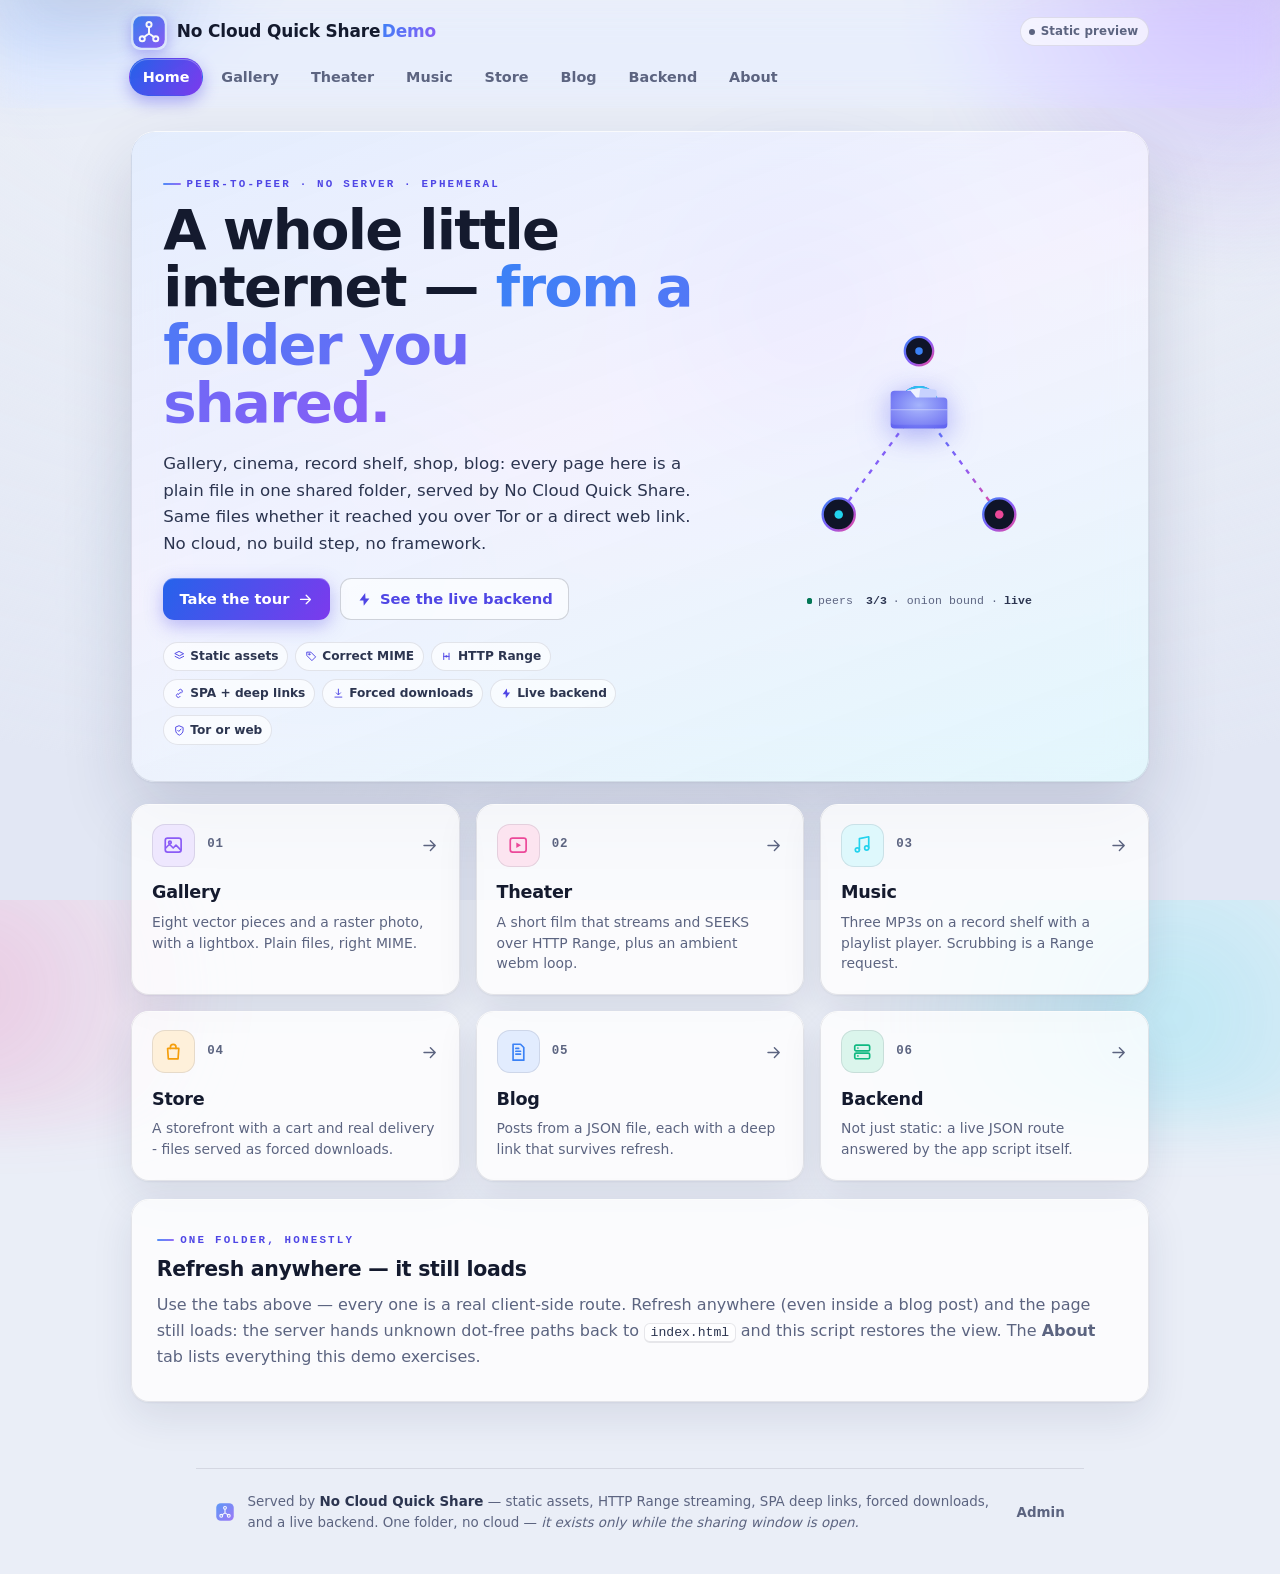
==== commit 234df692: "webapp: a real site-admin panel on the LAN-only editor + server upload/append/delete The webapp grow" ====
--- a/webapp/index.html
+++ b/webapp/index.html
@@ -51,6 +51,7 @@
     <span>Served by <b>No Cloud Quick Share</b> &mdash; static assets, HTTP Range streaming, SPA
       deep links, forced downloads, and a live backend. One folder, no cloud &mdash;
       <i>it exists only while the sharing window is open.</i></span>
+    <a class="ft-admin" data-route="admin" href="admin" title="Manage this site through the LAN-only live editor">Admin</a>
   </footer>
   <script src="app.js" defer></script>
 </body>
--- a/webapp/app.css
+++ b/webapp/app.css
@@ -23,11 +23,13 @@
   /* brand accents (stable across themes) */
   --blue: #3b82f6; --violet: #8b5cf6; --cyan: #22d3ee; --pink: #ec4899;
   --amber: #f59e0b; --green: #10b981;
-  --grad: linear-gradient(120deg, #3b82f6, #8b5cf6);
+  --grad: linear-gradient(120deg, #3b82f6, #8b5cf6);          /* decorative (fills, text-clip) */
+  --grad-solid: linear-gradient(120deg, #2563eb, #7c3aed);    /* under WHITE text - AA-safe stops */
   --grad-tri: linear-gradient(115deg, #3b82f6 0%, #8b5cf6 48%, #ec4899 100%);
   --accent: #4f46e5;             /* links + focus text in light */
   --focus: #3b82f6;              /* focus ring */
-  --live: #059669;               /* the "live / ephemeral" signal color */
+  --live: #047857;               /* the "live" signal - AA as text on light, good dot fill */
+  --warn: #b45309;               /* conditional/unavailable - AA as text on light */
 
   /* code surface (deep navy even in light mode - matches the artwork) */
   --code-bg: rgba(10, 15, 30, .92); --code-ink: #d7e0f5; --code-dim: rgba(255,255,255,.07);
@@ -37,7 +39,8 @@
   --glass: blur(18px) saturate(1.5);
   --shadow: 0 1px 2px rgba(20,28,54,.05), 0 14px 40px rgba(30,40,80,.10);
   --shadow-lg: 0 1px 2px rgba(20,28,54,.06), 0 30px 70px rgba(30,40,80,.16);
-  --t: 240ms cubic-bezier(.2, .8, .2, 1);
+  --ease: cubic-bezier(.2, .8, .2, 1);       /* timing-function only (for animation/transition shorthands with an explicit duration) */
+  --t: 240ms cubic-bezier(.2, .8, .2, 1);    /* duration + easing (for `transition: prop var(--t)`) */
   --t-press: 110ms cubic-bezier(.2, .8, .2, 1);
   --maxw: 66em;
   --aurora-op: .55;
@@ -50,7 +53,7 @@
     --hair: rgba(255, 255, 255, .09); --hair-strong: rgba(255, 255, 255, .18);
     --highlight: rgba(255, 255, 255, .10);
     --chip: rgba(255, 255, 255, .05);
-    --accent: #a5b4fc; --focus: #6ea8fe; --live: #34d399;
+    --accent: #a5b4fc; --focus: #6ea8fe; --live: #34d399; --warn: #fbbf24;
     --code-bg: rgba(4, 8, 18, .8); --code-ink: #d0dbf5; --code-dim: rgba(255,255,255,.06);
     --shadow: 0 1px 2px rgba(0,0,0,.4), 0 18px 46px rgba(0,0,0,.45);
     --shadow-lg: 0 1px 2px rgba(0,0,0,.5), 0 34px 80px rgba(0,0,0,.6);
@@ -173,14 +176,14 @@
 .nav a:hover { background: var(--chip); color: var(--ink); text-decoration: none; }
 .nav a:active { transform: scale(.96); }
 .nav a.on {
-  color: #fff; background: var(--grad);
+  color: #fff; background: var(--grad-solid);
   box-shadow: 0 6px 16px rgba(79, 70, 229, .4), inset 0 1px 0 rgba(255, 255, 255, .3);
 }
 @media (prefers-color-scheme: dark) { .nav a.on { color: #fff; } }
 
 /* ------------------------------------------------------------------ layout */
 .view { max-width: var(--maxw); margin: 0 auto; padding: 1.4em 1.2em 3em; }
-.view > * { animation: rise .5s var(--t) both; }
+.view > * { animation: rise .5s var(--ease) both; }
 .view > *:nth-child(2) { animation-delay: .05s; }
 .view > *:nth-child(3) { animation-delay: .10s; }
 .view > *:nth-child(4) { animation-delay: .15s; }
@@ -225,7 +228,7 @@
 .btn {
   display: inline-flex; align-items: center; justify-content: center; gap: .5em; cursor: pointer;
   font: inherit; font-size: .92em; font-weight: 600; color: #fff; border: 0;
-  background: var(--grad); padding: .62em 1.1em; border-radius: 11px;
+  background: var(--grad-solid); padding: .62em 1.1em; border-radius: 11px;
   box-shadow: 0 6px 18px rgba(79, 70, 229, .34), inset 0 1px 0 rgba(255, 255, 255, .28);
   transition: transform var(--t-press), box-shadow var(--t), filter var(--t);
 }
@@ -359,7 +362,7 @@
   position: relative; overflow: hidden; border-radius: var(--r-sm); background: var(--panel-solid);
   box-shadow: inset 0 0 0 1px var(--hair), var(--shadow); transition: transform var(--t), box-shadow var(--t);
 }
-.tile img { display: block; width: 100%; height: 8.5em; object-fit: cover; background: var(--chip); transition: transform 500ms var(--t); }
+.tile img { display: block; width: 100%; height: 8.5em; object-fit: cover; background: var(--chip); transition: transform 500ms var(--ease); }
 .tile .cap { padding: .6em .75em .7em; }
 .tile .cap b { display: block; font-size: .95em; font-weight: 650; letter-spacing: -.01em; }
 .tile .cap span { font-size: .78em; color: var(--muted); }
@@ -383,7 +386,7 @@
   animation: fade .25s ease both;
 }
 @keyframes fade { from { opacity: 0; } to { opacity: 1; } }
-.lb-frame { position: relative; max-width: min(56em, 94vw); width: 100%; animation: pop .3s var(--t) both; }
+.lb-frame { position: relative; max-width: min(56em, 94vw); width: 100%; animation: pop .3s var(--ease) both; }
 @keyframes pop { from { opacity: 0; transform: scale(.96); } to { opacity: 1; transform: none; } }
 .lb-frame img {
   display: block; width: 100%; max-height: 76vh; object-fit: contain; border-radius: var(--r-sm);
@@ -447,7 +450,7 @@
 @supports not (background: color-mix(in srgb, red, blue)) { .track.on { background: var(--chip); } }
 .tr-play {
   flex: 0 0 auto; width: 2.4em; height: 2.4em; border-radius: 50%; cursor: pointer; font: inherit; font-size: .9em;
-  color: #fff; background: var(--grad); border: 0; display: grid; place-items: center;
+  color: #fff; background: var(--grad-solid); border: 0; display: grid; place-items: center;
   box-shadow: 0 4px 12px rgba(79, 70, 229, .4), inset 0 1px 0 rgba(255, 255, 255, .3);
   transition: transform var(--t-press), filter var(--t);
 }
@@ -477,9 +480,15 @@
 }
 .cartbar .grow { margin-left: auto; }
 .cartbar b { color: var(--ink); }
+.cart-empty { display: inline-flex; align-items: center; gap: .5em; color: var(--muted); }
+.cart-empty .ic { width: 1.15em; height: 1.15em; color: var(--accent); opacity: .85; flex: none; }
 .shopgrid { grid-template-columns: repeat(auto-fill, minmax(14em, 1fr)); }
-.prod { background: var(--panel); }
-.prod .cap { display: flex; flex-direction: column; gap: .5em; padding: .75em .8em .85em; }
+.prod { background: var(--panel); display: flex; flex-direction: column; }
+/* the thumbnails are 4:3 product covers - show them whole (a banner crop clipped their art) */
+.prod img { height: auto; aspect-ratio: 4 / 3; }
+.prod:hover { transform: translateY(-4px); box-shadow: inset 0 0 0 1px var(--hair-strong), 0 22px 46px rgba(30, 40, 80, .22); }
+.prod:hover img { transform: scale(1.05); }
+.prod .cap { flex: 1 1 auto; display: flex; flex-direction: column; gap: .5em; padding: .75em .8em .85em; }
 .prod .cap > span:first-of-type { font-size: .82em; color: var(--muted); line-height: 1.5; }
 .prodmeta { display: flex; align-items: center; justify-content: space-between; gap: .5em; margin-top: auto; }
 .prodmeta .chip {
@@ -489,7 +498,14 @@
 }
 .prodmeta .price { font-weight: 720; color: var(--ink);
   font-family: ui-monospace, SFMono-Regular, Menlo, Consolas, monospace; font-size: .95em; }
-.prod .btn { justify-content: center; width: 100%; }
+/* every demo good is free: a small green pill reads as intentional, not a sad "$0.00" */
+.prodmeta .price.free {
+  font-family: inherit; font-size: .72em; font-weight: 680; letter-spacing: .03em; text-transform: uppercase;
+  color: var(--green); background: rgba(16, 185, 129, .12);
+  border: 1px solid rgba(16, 185, 129, .42); padding: .22em .62em; border-radius: 999px;
+}
+.prod .btn { justify-content: center; width: 100%; gap: .45em; }
+.prod .btn .ic { width: 1.05em; height: 1.05em; }
 .prod .btn.ghost { color: var(--green); box-shadow: inset 0 0 0 1px rgba(16, 185, 129, .45); }
 ul.order { list-style: none; margin: .9em 0; padding: 0; display: grid; gap: .55em; }
 ul.order li {
@@ -576,7 +592,7 @@
 }
 .feat .dot { font-size: .82em; font-weight: 800; line-height: 1; }
 .feat .dot .ic { width: 1.15em; height: 1.15em; stroke-width: 2.4; }
-.feat .dot.q { background: linear-gradient(120deg, var(--amber), #d97706); box-shadow: 0 3px 10px rgba(245, 158, 11, .3); }
+.feat .dot.q { background: linear-gradient(120deg, #b45309, #92400e); box-shadow: 0 3px 10px rgba(180, 83, 9, .32); }
 .feat .k { font-weight: 680; color: var(--ink); }
 .feat li > span:last-child { color: var(--ink-soft); }
 .status { font-size: .9em; display: flex; align-items: center; gap: .5em; flex-wrap: wrap; }
@@ -587,7 +603,107 @@
 .status .live-chip .dot { width: .5em; height: .5em; border-radius: 50%; background: var(--live); position: relative; }
 .status .live-chip.on .dot::after { content: ""; position: absolute; inset: 0; border-radius: 50%; background: var(--live); animation: live-pulse 2s ease-out infinite; }
 .status .ok { color: var(--live); font-weight: 650; }
-.status .no { color: var(--amber); font-weight: 650; }
+.status .no { color: var(--warn); font-weight: 650; }
+
+/* ------------------------------------------------------------------ admin (the writing side) */
+.ft-admin { margin-left: auto; color: var(--muted); font-weight: 600; white-space: nowrap; }
+.ft-admin:hover { color: var(--accent); }
+/* the form kit: inputs share the button family's radius/hairline language */
+.field { display: grid; gap: .35em; font-size: .88em; align-content: start; }
+.field > span { font-weight: 620; color: var(--ink-soft); }
+.field .hint { font-style: normal; font-weight: 480; color: var(--muted); }
+.input {
+  font: inherit; color: var(--ink); background: var(--panel-solid);
+  border: 1px solid var(--hair); border-radius: 10px; padding: .55em .7em; width: 100%;
+  transition: border-color var(--t), box-shadow var(--t);
+}
+.input:focus { outline: 2px solid var(--focus); outline-offset: 1px; border-color: var(--accent); }
+textarea.input { resize: vertical; min-height: 5em; line-height: 1.5; }
+.vh { position: absolute; width: 1px; height: 1px; overflow: hidden; clip-path: inset(50%); white-space: nowrap; }
+.linkbtn {
+  background: none; border: 0; padding: 0; font: inherit; color: var(--accent);
+  text-decoration: underline; cursor: pointer;
+}
+/* login + locked states */
+.adm-login { display: grid; gap: .9em; max-width: 26em; margin-top: 1.1em; }
+.adm-login .btn { justify-self: start; }
+.adm-locked h3 { display: flex; align-items: center; gap: .5em; margin: 1em 0 .5em; letter-spacing: -.01em; }
+.adm-locked h3 .ic { width: 1.15em; height: 1.15em; color: var(--accent); }
+.adm-list { margin: .6em 0 .9em 1.2em; display: grid; gap: .35em; }
+/* dashboard chrome */
+.adm-bar { display: flex; align-items: center; gap: .9em; flex-wrap: wrap; margin: 1.1em 0 .4em; }
+.adm-tabs {
+  display: inline-flex; gap: .25em; padding: .25em; border-radius: 999px;
+  background: var(--chip); border: 1px solid var(--hair);
+}
+.adm-tab {
+  appearance: none; border: 0; background: transparent; font: inherit; font-size: .85em;
+  font-weight: 620; color: var(--muted); padding: .45em 1.05em; border-radius: 999px;
+  cursor: pointer; transition: color var(--t), background var(--t);
+}
+.adm-tab:hover { color: var(--ink); }
+.adm-tab.on { background: var(--panel-solid); color: var(--ink); box-shadow: inset 0 0 0 1px var(--hair-strong); }
+.adm-session { margin-left: auto; display: inline-flex; align-items: center; gap: .4em; font-size: .85em; color: var(--muted); }
+.adm-session .ic { width: 1em; height: 1em; color: var(--green); }
+.adm-status { min-height: 1.3em; font-size: .86em; font-weight: 550; color: var(--muted); margin: .2em 0 .6em; }
+.adm-status.ok { color: var(--green); }
+.adm-status.err { color: #ef4444; }
+.adm-head { display: flex; align-items: center; gap: .9em; flex-wrap: wrap; margin: .4em 0 .8em; }
+.adm-head p { margin: 0; flex: 1 1 16em; }
+/* item cards: a <details> per product / piece / post */
+.adm-item {
+  border: 1px solid var(--hair); border-radius: var(--r-sm); background: var(--panel);
+  margin: 0 0 .6em; overflow: hidden;
+}
+.adm-item summary {
+  display: flex; align-items: center; gap: .7em; padding: .7em .95em; cursor: pointer;
+  list-style: none; font-size: .92em;
+}
+.adm-item summary::-webkit-details-marker { display: none; }
+.adm-item summary::before { content: "\203A"; color: var(--muted); font-weight: 700; transition: transform var(--t); }
+.adm-item[open] summary::before { transform: rotate(90deg); }
+.adm-item summary b { flex: 1 1 auto; font-weight: 640; letter-spacing: -.01em; }
+.adm-item summary .sum-note { font-size: .85em; }
+.adm-item summary:focus-visible { outline: 2px solid var(--focus); outline-offset: -2px; }
+.adm-ord { display: inline-flex; gap: .25em; }
+.ordbtn {
+  appearance: none; border: 1px solid var(--hair); background: var(--chip); color: var(--muted);
+  width: 1.7em; height: 1.7em; border-radius: 8px; cursor: pointer; font: inherit; line-height: 1;
+}
+.ordbtn:hover { color: var(--ink); border-color: var(--hair-strong); }
+.adm-form {
+  display: grid; gap: .85em; padding: 1em .95em 1.05em; border-top: 1px solid var(--hair);
+  grid-template-columns: repeat(auto-fit, minmax(13em, 1fr));
+}
+.adm-form .wide { grid-column: 1 / -1; }
+.adm-actions { grid-column: 1 / -1; display: flex; gap: .6em; align-items: center; flex-wrap: wrap; }
+.btn.sm { font-size: .8em; padding: .5em 1em; }
+.btn.danger { color: #ef4444; box-shadow: inset 0 0 0 1px rgba(239, 68, 68, .45); }
+.btn.danger:hover { box-shadow: inset 0 0 0 1px #ef4444; background: rgba(239, 68, 68, .08); }
+.upl { display: flex; gap: .5em; align-items: center; }
+.upl .input { flex: 1 1 auto; }
+.upl .btn { flex: 0 0 auto; white-space: nowrap; }
+.upl-bar { width: 100%; height: .55em; accent-color: var(--accent); }
+/* the Files tab */
+.adm-upl {
+  display: flex; gap: .7em; align-items: end; flex-wrap: wrap; padding: .85em .95em;
+  border: 1px solid var(--hair); border-radius: var(--r-sm); background: var(--panel); margin: 0 0 .9em;
+}
+.adm-upl .field { flex: 1 1 14em; }
+.adm-upl .upl-bar { flex: 1 1 100%; }
+.adm-files { list-style: none; margin: 0; padding: 0; display: grid; gap: .35em; }
+.adm-files li {
+  display: flex; align-items: center; gap: .7em; padding: .45em .7em;
+  border: 1px solid var(--hair); border-radius: 10px; background: var(--panel); font-size: .86em;
+}
+.adm-files .fpath {
+  flex: 1 1 auto; font-family: ui-monospace, SFMono-Regular, Menlo, Consolas, monospace;
+  font-size: .92em; overflow-wrap: anywhere;
+}
+.corechip {
+  flex: 0 0 auto; font-size: .72em; font-weight: 620; color: var(--muted);
+  background: var(--chip); border: 1px solid var(--hair); padding: .15em .55em; border-radius: 999px;
+}
 
 /* ------------------------------------------------------------------ small utilities */
 .note { margin-top: 1em; }
